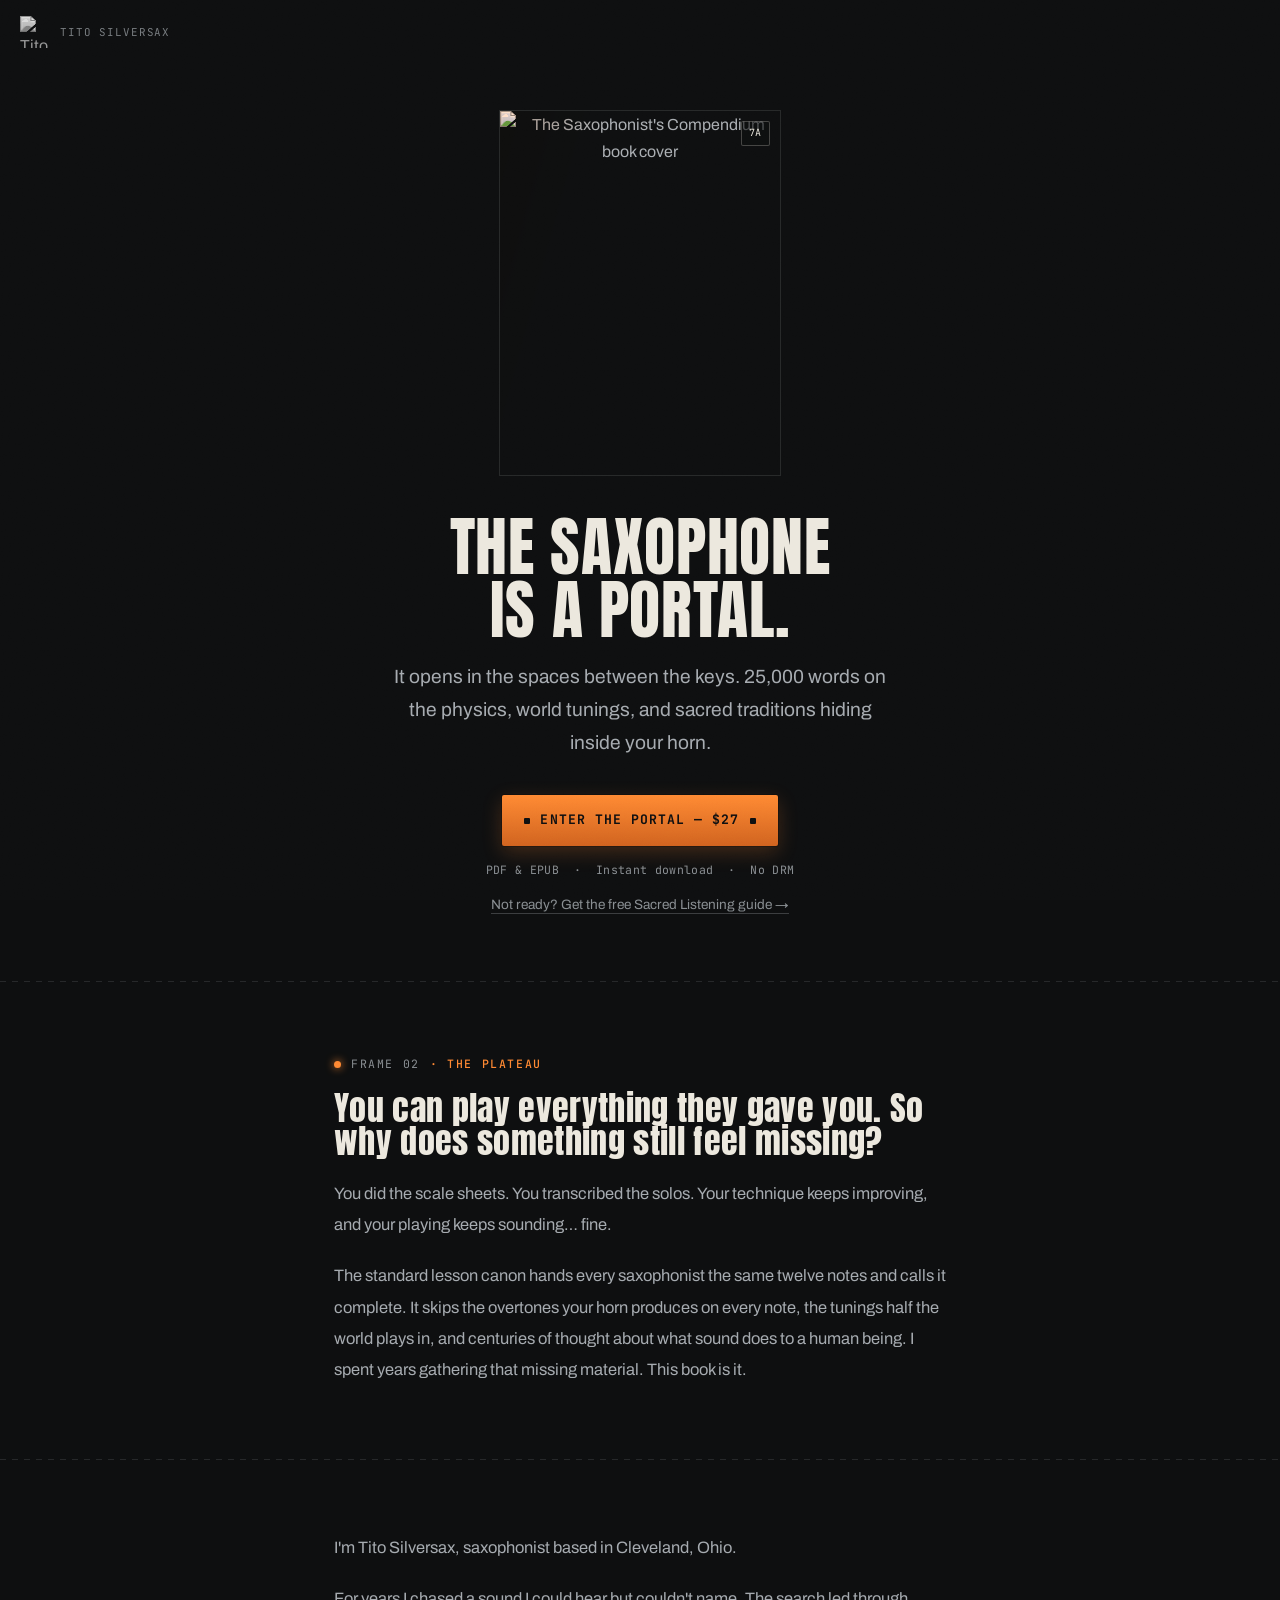
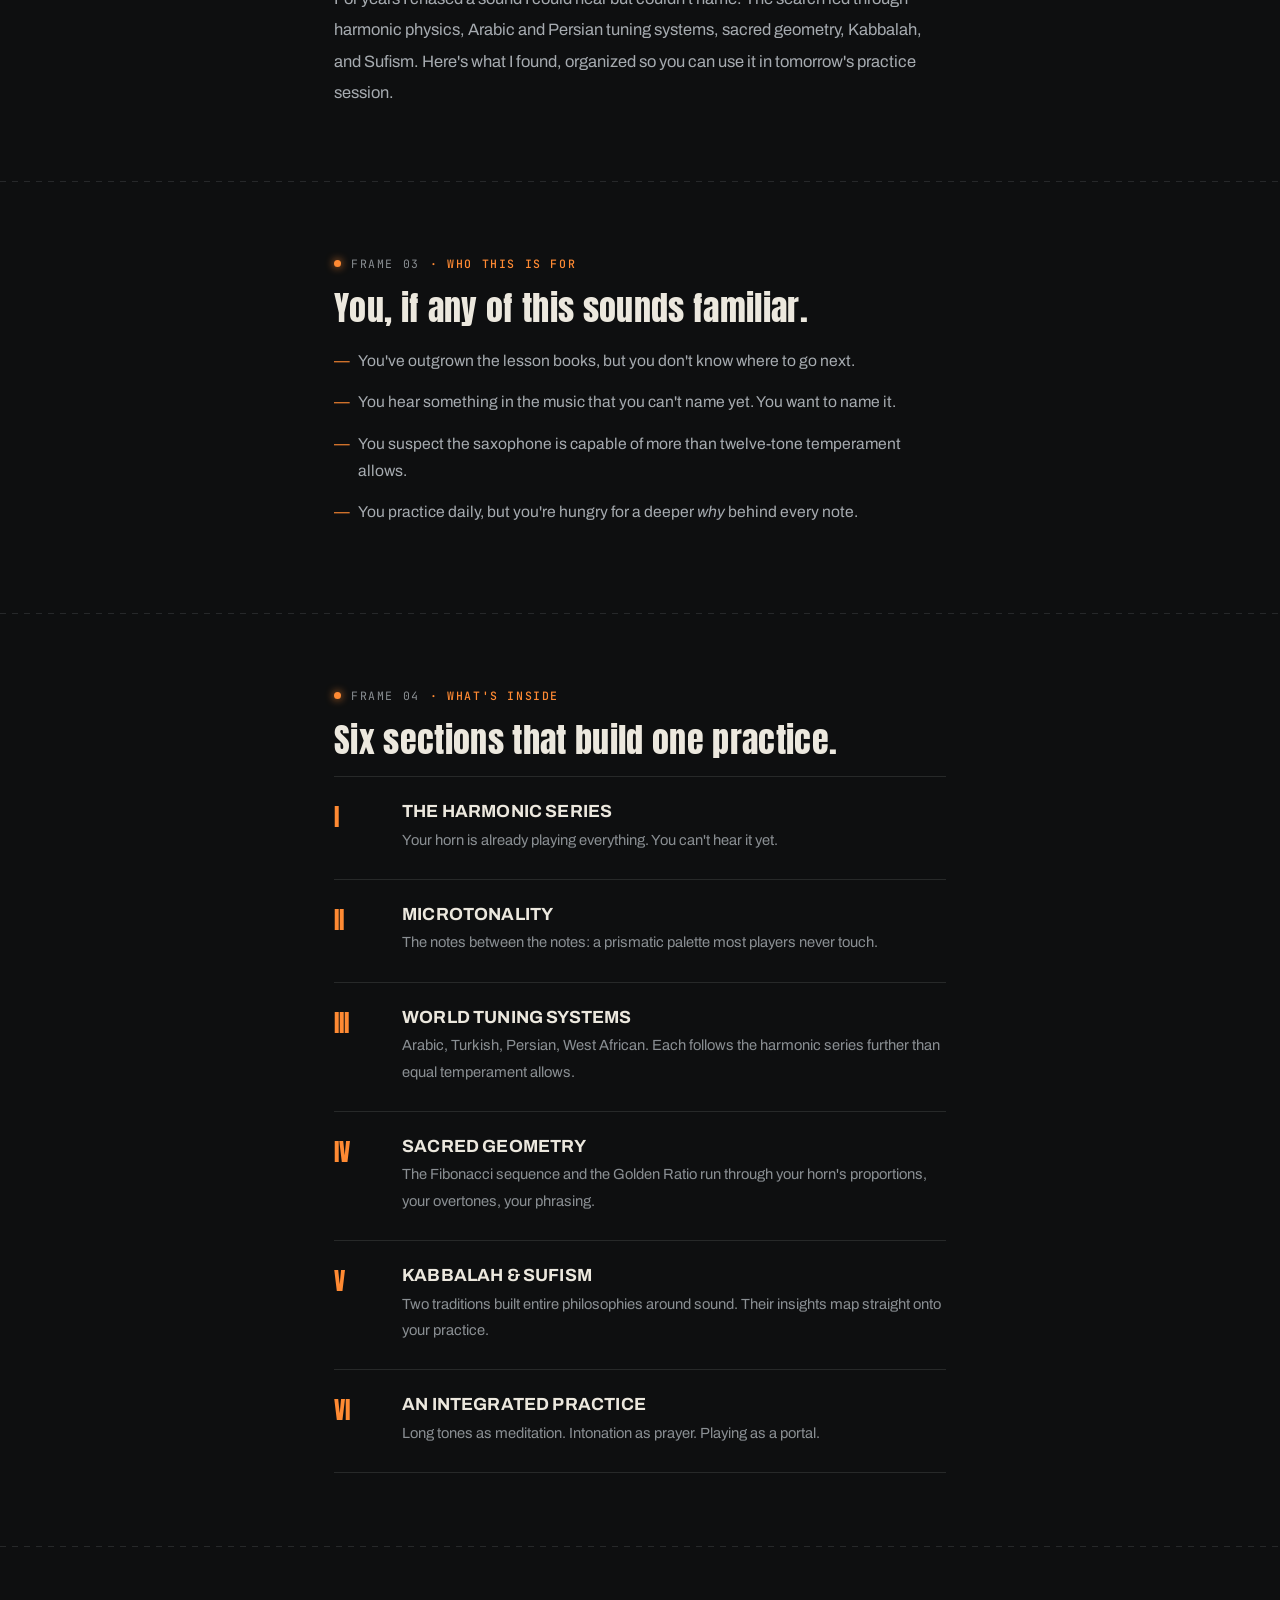
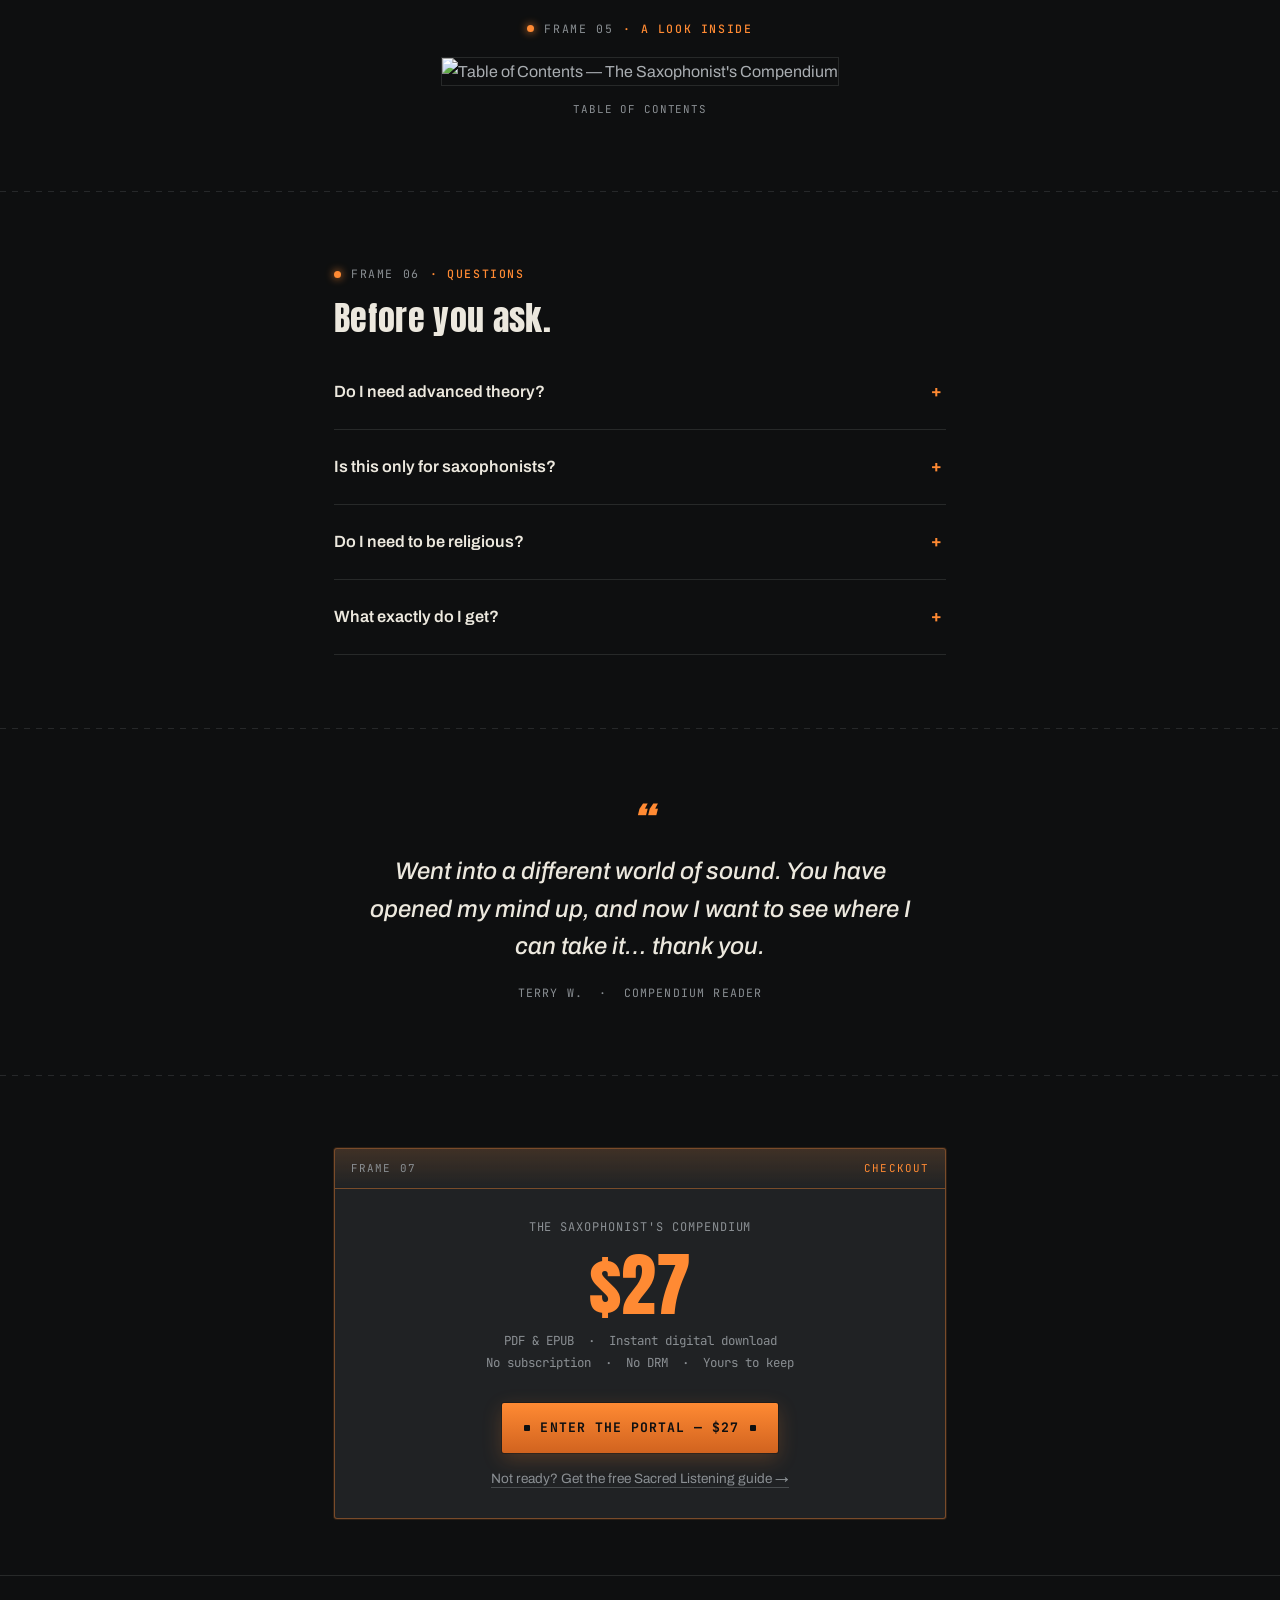
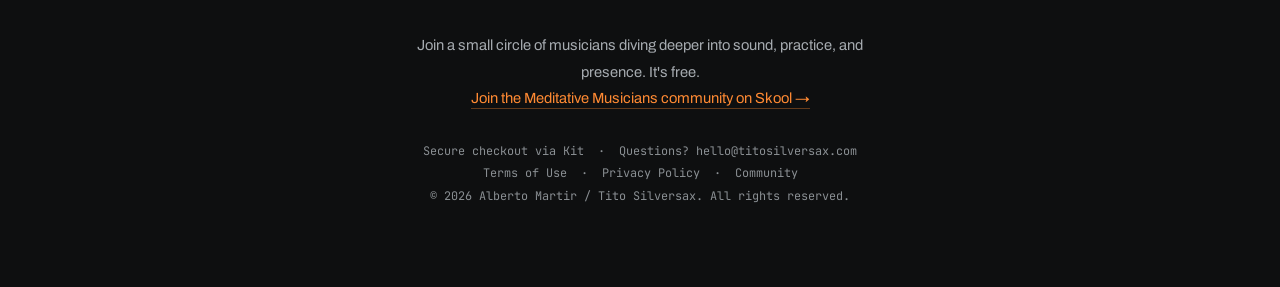
==== compendium/index.html @ bd10a264 "Redesign Offers, Compendium, Practice; merge Privacy+Terms into /legal Completes the Hand-Processed " ====
<!doctype html>
<html lang="en">
<head>
  <meta charset="UTF-8">
  <meta name="viewport" content="width=device-width, initial-scale=1.0">
  <title>The Saxophonist's Compendium — Tito Silversax</title>
  <meta name="description" content="A deep guide to harmonic physics, world tuning systems, sacred geometry, and spiritual practice for the serious saxophonist. By Tito Silversax (Alberto Martir). PDF & EPUB. $27.">
  <meta property="og:title" content="The Saxophonist's Compendium — Tito Silversax">
  <meta property="og:description" content="Everything I found after years of obsessive research into sound, tuning, and sacred practice. PDF & EPUB. $27.">
  <meta property="og:image" content="https://titosilversax.com/images/compendium-cover.jpg">
  <meta property="og:url" content="https://titosilversax.com/compendium">
  <meta name="twitter:card" content="summary_large_image">
  <link rel="icon" type="image/png" href="/images/favicon.png" />

  <link rel="preload" as="image" href="/images/compendium-cover.webp" type="image/webp">

  <!-- Fonts -->
  <link rel="preconnect" href="https://fonts.googleapis.com">
  <link rel="preconnect" href="https://fonts.gstatic.com" crossorigin>
  <link href="https://fonts.googleapis.com/css2?family=Anton&family=Archivo:ital,wght@0,400;0,500;0,600;0,700;0,800;1,500&family=JetBrains+Mono:wght@400;500;700&display=swap" rel="stylesheet">

  <link rel="stylesheet" href="/assets/css/theme.css">

  <!-- Kit Commerce -->
  <script src="https://titosilversax.kit.com/commerce.js" async defer></script>

  <!-- Vercel Analytics -->
  <script defer src="/_vercel/insights/script.js"></script>

  <!-- Google Analytics -->
  <script async src="https://www.googletagmanager.com/gtag/js?id=G-SF1Y8CMTMR"></script>
  <script>
    window.dataLayer = window.dataLayer || [];
    function gtag(){dataLayer.push(arguments);}
    gtag('js', new Date());
    gtag('config', 'G-SF1Y8CMTMR');
  </script>

  <!-- Meta Pixel -->
  <script>
  !function(f,b,e,v,n,t,s)
  {if(f.fbq)return;n=f.fbq=function(){n.callMethod?
  n.callMethod.apply(n,arguments):n.queue.push(arguments)};
  if(!f._fbq)f._fbq=n;n.push=n;n.loaded=!0;n.version='2.0';
  n.queue=[];t=b.createElement(e);t.async=!0;
  t.src=v;s=b.getElementsByTagName(e)[0];
  s.parentNode.insertBefore(t,s)}(window,document,'script',
  'https://connect.facebook.net/en_US/fbevents.js');
  fbq('init', '830210888742452');
  fbq('track', 'PageView');
  </script>
  <noscript>
    <img height="1" width="1" style="display:none"
    src="https://www.facebook.com/tr?id=830210888742452&ev=PageView&noscript=1"/>
  </noscript>

  <style>
    body { opacity: 0; animation: pageEnter 1s ease-out 0.2s forwards; }
    @keyframes pageEnter { to { opacity: 1; } }

    .reveal { opacity: 0; transform: translateY(20px); transition: opacity 0.8s ease-out, transform 0.8s ease-out; }
    .reveal.visible { opacity: 1; transform: translateY(0); }

    .site-back { position: fixed; top: 16px; left: 20px; z-index: 100; text-decoration: none; display: flex; align-items: center; gap: 8px; opacity: 0.85; transition: opacity 0.2s; }
    .site-back img { display: block; height: 32px; width: auto; filter: grayscale(1) contrast(1.1); }
    .site-back span { font-family: var(--ff-mono); font-size: 0.68rem; letter-spacing: 0.08em; color: var(--base-gray); text-transform: uppercase; }
    .site-back:hover { opacity: 1; }

    .page-container { max-width: 660px; }

    .hero { text-align: center; padding: 110px 0 40px; }
    .cover-wrap { display: inline-block; position: relative; margin-bottom: 40px; border: 1px solid var(--rule); }
    .cover-wrap::after {
      content: '';
      position: absolute; inset: 0;
      background: linear-gradient(105deg, rgba(255,138,51,0.28) 0%, transparent 30%);
      mix-blend-mode: multiply;
      pointer-events: none;
    }
    .cover-frame-tag {
      position: absolute; top: 10px; right: 10px; z-index: 2;
      font-family: var(--ff-mono); font-size: 0.62rem; color: var(--paper);
      background: rgba(14,15,16,0.6); border: 1px solid rgba(236,232,222,0.25);
      padding: 3px 7px; border-radius: 2px; letter-spacing: 0.06em;
    }
    .cover-img { display: block; width: 100%; max-width: 280px; height: auto; filter: grayscale(0.25) contrast(1.08); }

    .hero-headline { font-size: clamp(2.4rem, 8vw, 4rem); margin-bottom: 20px; }
    .hero-sub { font-family: var(--ff-body); font-size: clamp(1rem, 2.6vw, 1.2rem); color: var(--emulsion); max-width: 500px; margin: 0 auto 36px; line-height: 1.7; }

    .cta-wrap { text-align: center; margin: 8px 0; }
    .cta-note { font-family: var(--ff-mono); font-size: 0.72rem; color: var(--base-gray); margin-top: 14px; letter-spacing: 0.03em; }
    .cta-alt { margin-top: 14px; font-size: 0.85rem; }
    .cta-alt a { color: var(--base-gray); text-decoration: none; border-bottom: 1px solid var(--rule-strong); padding-bottom: 1px; }
    .cta-alt a:hover { color: var(--light-leak); border-color: var(--light-leak); }

    .section { padding: 56px 0; }
    .section-heading { font-size: clamp(1.5rem, 4vw, 2.1rem); text-transform: none; }
    .section-body { color: var(--emulsion); font-size: clamp(0.96rem, 2.3vw, 1.03rem); line-height: 1.9; }
    .section-body p + p { margin-top: 20px; }
    .section-body em { color: var(--sepia); font-style: italic; }

    .for-list { list-style: none; margin-top: 22px; }
    .for-list li { position: relative; padding-left: 24px; margin-bottom: 14px; font-size: 0.98rem; color: var(--emulsion); line-height: 1.75; }
    .for-list li::before { content: '—'; position: absolute; left: 0; color: var(--light-leak); }

    .inside-grid { margin-top: 8px; }
    .inside-item { padding: 26px 0; border-bottom: 1px solid var(--rule); display: grid; grid-template-columns: 48px 1fr; gap: 20px; align-items: start; }
    .inside-item:first-child { border-top: 1px solid var(--rule); }
    .inside-numeral { font-family: var(--ff-display); font-size: 1.5rem; color: var(--light-leak); line-height: 1.2; }
    .inside-title { font-family: var(--ff-body); font-weight: 700; font-size: 1.1rem; color: var(--paper); margin-bottom: 6px; }
    .inside-desc { font-size: 0.92rem; color: var(--base-gray); line-height: 1.8; }

    .toc-wrap { text-align: center; position: relative; }
    .toc-img-frame { position: relative; display: inline-block; border: 1px solid var(--rule); }
    .toc-img { display: block; width: 100%; max-width: 520px; height: auto; filter: grayscale(0.2) contrast(1.05); }
    .toc-caption { margin-top: 14px; font-family: var(--ff-mono); font-size: 0.68rem; color: var(--base-gray); letter-spacing: 0.08em; text-transform: uppercase; }

    .testimonial { text-align: center; max-width: 560px; margin: 0 auto; }
    .testimonial-quote { font-family: var(--ff-body); font-weight: 500; font-style: italic; font-size: clamp(1.15rem, 3.2vw, 1.5rem); line-height: 1.55; color: var(--paper); position: relative; }
    .testimonial-quote::before { content: '\201C'; display: block; font-family: var(--ff-display); font-size: 2.8rem; line-height: 1; color: var(--light-leak); margin-bottom: 8px; }
    .testimonial-attr { margin-top: 18px; font-family: var(--ff-mono); font-size: 0.72rem; letter-spacing: 0.1em; text-transform: uppercase; color: var(--base-gray); }

    .price-block { text-align: center; padding-bottom: 0; }
    .price-product-name { font-family: var(--ff-mono); font-size: 0.75rem; letter-spacing: 0.08em; text-transform: uppercase; color: var(--base-gray); margin-bottom: 6px; }
    .price-amount { font-family: var(--ff-display); font-size: clamp(3rem, 9vw, 4.4rem); color: var(--light-leak); line-height: 1; margin: 12px 0 10px; }
    .price-details { font-family: var(--ff-mono); font-size: 0.78rem; color: var(--base-gray); margin-bottom: 28px; line-height: 1.8; }

    .footer { padding: 56px 0 80px; text-align: center; }
    .footer-invite { margin: 0 auto 28px; max-width: 480px; font-size: 0.92rem; color: var(--emulsion); line-height: 1.8; }
    .footer-invite a { color: var(--light-leak); text-decoration: none; border-bottom: 1px solid rgba(255,138,51,0.35); padding-bottom: 2px; }
    .footer-text { font-family: var(--ff-mono); font-size: 0.74rem; color: var(--base-gray); line-height: 1.9; }
    .footer-text a { color: var(--base-gray); text-decoration: none; }
    .footer-text a:hover { color: var(--light-leak); }
  </style>
</head>
<body>
  <!-- Extends the Hand-Processed Film world established at / (seed key f69801ae). No local identity decisions here. -->

  <a class="site-back" href="/">
    <img src="/images/logo.webp" alt="Tito Silversax" width="32" height="32">
    <span>Tito Silversax</span>
  </a>

  <!-- ═══════════════════════════════════════════
       HERO
       ═══════════════════════════════════════════ -->
  <section class="hero">
    <div class="container page-container">
      <div class="cover-wrap">
        <span class="cover-frame-tag">7A</span>
        <picture>
          <source srcset="/images/compendium-cover.webp" type="image/webp">
          <img
            class="cover-img"
            src="/images/compendium-cover.jpg"
            alt="The Saxophonist's Compendium book cover"
            width="400"
            height="520"
            fetchpriority="high"
          >
        </picture>
      </div>

      <h1 class="hero-headline">The Saxophone<br>is a Portal.</h1>

      <p class="hero-sub">
        It opens in the spaces between the keys. 25,000 words on the physics,
        world tunings, and sacred traditions hiding inside your horn.
      </p>

      <div class="cta-wrap">
        <a class="btn-primary" href="https://titosilversax.kit.com/products/thesaxophonistscompendium" data-commerce>Enter the Portal — $27</a>
        <p class="cta-note">PDF &amp; EPUB &nbsp;·&nbsp; Instant download &nbsp;·&nbsp; No DRM</p>
        <p class="cta-alt">
          <a href="https://titosilversax.kit.com/sacredlistening" target="_blank" rel="noopener">Not ready? Get the free Sacred Listening guide →</a>
        </p>
      </div>
    </div>
  </section>

  <div class="divider"></div>

  <!-- ═══════════════════════════════════════════
       THE PLATEAU
       ═══════════════════════════════════════════ -->
  <section class="section reveal">
    <div class="container page-container">
      <span class="eyebrow"><span class="frame-no">FRAME 02</span> · The plateau</span>
      <h2 class="section-heading">You can play everything they gave you. So why does something still feel missing?</h2>
      <div class="section-body">
        <p>
          You did the scale sheets. You transcribed the solos. Your technique
          keeps improving, and your playing keeps sounding&hellip; fine.
        </p>
        <p>
          The standard lesson canon hands every saxophonist the same twelve
          notes and calls it complete. It skips the overtones your horn
          produces on every note, the tunings half the world plays in, and
          centuries of thought about what sound does to a human being.
          I spent years gathering that missing material. This book is it.
        </p>
      </div>
    </div>
  </section>

  <div class="divider"></div>

  <!-- ═══════════════════════════════════════════
       INTRO
       ═══════════════════════════════════════════ -->
  <section class="section reveal">
    <div class="container page-container">
      <div class="section-body">
        <p>I'm Tito Silversax, saxophonist based in Cleveland, Ohio.</p>
        <p>
          For years I chased a sound I could hear but couldn't name. The
          search led through harmonic physics, Arabic and Persian tuning
          systems, sacred geometry, Kabbalah, and Sufism. Here's what I found,
          organized so you can use it in tomorrow's practice session.
        </p>
      </div>
    </div>
  </section>

  <div class="divider"></div>

  <!-- ═══════════════════════════════════════════
       WHO IS THIS FOR
       ═══════════════════════════════════════════ -->
  <section class="section reveal">
    <div class="container page-container">
      <span class="eyebrow"><span class="frame-no">FRAME 03</span> · Who this is for</span>
      <h2 class="section-heading">You, if any of this sounds familiar.</h2>
      <ul class="for-list">
        <li>You've outgrown the lesson books, but you don't know where to go next.</li>
        <li>You hear something in the music that you can't name yet. You want to name it.</li>
        <li>You suspect the saxophone is capable of more than twelve-tone temperament allows.</li>
        <li>You practice daily, but you're hungry for a deeper <em>why</em> behind every note.</li>
      </ul>
    </div>
  </section>

  <div class="divider"></div>

  <!-- ═══════════════════════════════════════════
       WHAT'S INSIDE
       ═══════════════════════════════════════════ -->
  <section class="section reveal">
    <div class="container page-container">
      <span class="eyebrow"><span class="frame-no">FRAME 04</span> · What's inside</span>
      <h2 class="section-heading">Six sections that build one practice.</h2>

      <div class="inside-grid">
        <div class="inside-item">
          <span class="inside-numeral">I</span>
          <div>
            <h3 class="inside-title">The Harmonic Series</h3>
            <p class="inside-desc">Your horn is already playing everything. You can't hear it yet.</p>
          </div>
        </div>
        <div class="inside-item">
          <span class="inside-numeral">II</span>
          <div>
            <h3 class="inside-title">Microtonality</h3>
            <p class="inside-desc">The notes between the notes: a prismatic palette most players never touch.</p>
          </div>
        </div>
        <div class="inside-item">
          <span class="inside-numeral">III</span>
          <div>
            <h3 class="inside-title">World Tuning Systems</h3>
            <p class="inside-desc">Arabic, Turkish, Persian, West African. Each follows the harmonic series further than equal temperament allows.</p>
          </div>
        </div>
        <div class="inside-item">
          <span class="inside-numeral">IV</span>
          <div>
            <h3 class="inside-title">Sacred Geometry</h3>
            <p class="inside-desc">The Fibonacci sequence and the Golden Ratio run through your horn's proportions, your overtones, your phrasing.</p>
          </div>
        </div>
        <div class="inside-item">
          <span class="inside-numeral">V</span>
          <div>
            <h3 class="inside-title">Kabbalah &amp; Sufism</h3>
            <p class="inside-desc">Two traditions built entire philosophies around sound. Their insights map straight onto your practice.</p>
          </div>
        </div>
        <div class="inside-item">
          <span class="inside-numeral">VI</span>
          <div>
            <h3 class="inside-title">An Integrated Practice</h3>
            <p class="inside-desc">Long tones as meditation. Intonation as prayer. Playing as a portal.</p>
          </div>
        </div>
      </div>
    </div>
  </section>

  <div class="divider"></div>

  <!-- ═══════════════════════════════════════════
       TABLE OF CONTENTS
       ═══════════════════════════════════════════ -->
  <section class="section reveal">
    <div class="container page-container">
      <span class="eyebrow" style="justify-content:center;"><span class="frame-no">FRAME 05</span> · A look inside</span>
      <div class="toc-wrap">
        <div class="toc-img-frame">
          <picture>
            <source srcset="/images/TOC.webp" type="image/webp">
            <img class="toc-img" src="/images/TOC.jpg" alt="Table of Contents — The Saxophonist's Compendium" width="560" loading="lazy">
          </picture>
        </div>
        <p class="toc-caption">Table of Contents</p>
      </div>
    </div>
  </section>

  <div class="divider"></div>

  <!-- ═══════════════════════════════════════════
       FAQ
       ═══════════════════════════════════════════ -->
  <section class="section reveal">
    <div class="container page-container">
      <span class="eyebrow"><span class="frame-no">FRAME 06</span> · Questions</span>
      <h2 class="section-heading">Before you ask.</h2>

      <details class="faq-item">
        <summary>Do I need advanced theory? <span class="faq-icon">+</span></summary>
        <p class="faq-answer">
          No. If you can play your scales, you can use this book. The physics
          and the math start from zero, and every concept is explained so you
          can hear it on your instrument instead of taking my word for it.
        </p>
      </details>

      <details class="faq-item">
        <summary>Is this only for saxophonists? <span class="faq-icon">+</span></summary>
        <p class="faq-answer">
          No. The book is written through the saxophone lens, but most of it
          applies to any instrumentalist: the harmonic series, world tuning
          systems, sacred geometry, and above all music performance as
          spiritual practice. If you play with intonation and intention,
          it's for you.
        </p>
      </details>

      <details class="faq-item">
        <summary>Do I need to be religious? <span class="faq-icon">+</span></summary>
        <p class="faq-answer">
          No. The book goes deep into Kabbalah, Sufism, and sound as sacred
          practice, and it doesn't water that down. It also never asks you to
          adopt a belief. Come to it as a musicologist or as a mystic; the
          practice works either way.
        </p>
      </details>

      <details class="faq-item">
        <summary>What exactly do I get? <span class="faq-icon">+</span></summary>
        <p class="faq-answer">
          A 25,000-word digital book in PDF and EPUB, delivered instantly
          through Kit. No DRM, no subscription, yours to keep on any device.
        </p>
      </details>
    </div>
  </section>

  <div class="divider"></div>

  <!-- ═══════════════════════════════════════════
       TESTIMONIAL
       ═══════════════════════════════════════════ -->
  <section class="section reveal">
    <div class="container page-container">
      <figure class="testimonial">
        <blockquote class="testimonial-quote">
          Went into a different world of sound. You have opened my mind up,
          and now I want to see where I can take it&hellip; thank you.
        </blockquote>
        <figcaption class="testimonial-attr">Terry W. &nbsp;·&nbsp; Compendium reader</figcaption>
      </figure>
    </div>
  </section>

  <div class="divider"></div>

  <!-- ═══════════════════════════════════════════
       PRICE + CTA
       ═══════════════════════════════════════════ -->
  <section class="section reveal">
    <div class="container page-container">
      <div class="frame-card frame-card--lit price-block">
        <div class="frame-card__bar"><span>Frame 07</span><span class="tag">Checkout</span></div>
        <div class="frame-card__body">
          <p class="price-product-name">The Saxophonist's Compendium</p>
          <div class="price-amount">$27</div>
          <p class="price-details">
            PDF &amp; EPUB &nbsp;·&nbsp; Instant digital download<br>
            No subscription &nbsp;·&nbsp; No DRM &nbsp;·&nbsp; Yours to keep
          </p>
          <div class="cta-wrap">
            <a class="btn-primary" href="https://titosilversax.kit.com/products/thesaxophonistscompendium" data-commerce>Enter the Portal — $27</a>
          </div>
          <p class="cta-alt" style="text-align:center;">
            <a href="https://titosilversax.kit.com/sacredlistening" target="_blank" rel="noopener">Not ready? Get the free Sacred Listening guide →</a>
          </p>
        </div>
      </div>
    </div>
  </section>

  <!-- ═══════════════════════════════════════════
       FOOTER
       ═══════════════════════════════════════════ -->
  <footer class="footer reveal">
    <div class="container page-container">
      <p class="footer-invite">
        Join a small circle of musicians diving deeper into sound, practice, and presence. It's free.<br>
        <a href="https://www.skool.com/meditative-musicians-6593/about" target="_blank" rel="noopener">Join the Meditative Musicians community on Skool →</a>
      </p>
      <p class="footer-text">
        Secure checkout via Kit &nbsp;·&nbsp;
        Questions? <a href="mailto:hello@titosilversax.com">hello@titosilversax.com</a><br>
        <a href="/legal#terms">Terms of Use</a> &nbsp;·&nbsp; <a href="/legal#privacy">Privacy Policy</a> &nbsp;·&nbsp;
        <a href="https://www.skool.com/meditative-musicians-6593/about" target="_blank" rel="noopener">Community</a><br>
        &copy; 2026 Alberto Martir / Tito Silversax. All rights reserved.
      </p>
    </div>
  </footer>

  <!-- Scroll reveal -->
  <script>
    (function() {
      var observer = new IntersectionObserver(function(entries) {
        entries.forEach(function(entry) {
          if (entry.isIntersecting) {
            entry.target.classList.add('visible');
            observer.unobserve(entry.target);
          }
        });
      }, { threshold: 0.12, rootMargin: '0px 0px -40px 0px' });

      document.querySelectorAll('.reveal').forEach(function(el) {
        observer.observe(el);
      });
    })();
  </script>

</body>
</html>
---- assets/css/theme.css ----
/* ═══════════════════════════════════════════════════════════════
   TITO SILVERSAX — DESIGN SYSTEM
   World: Hand-Processed Film — a strip of 16mm carrying scratches,
   uneven chemistry, and light leaks; the emulsion itself joins the
   recording. Tito is a recording artist first — every soundscape,
   every guide, is a session that survived being made. This system
   treats the SITE as the archive that recovered them: numbered
   reels, frame-banded content, sprocket chrome, one hard accent
   (light-leak orange) marking whatever is alive right now.
   ═══════════════════════════════════════════════════════════════ */

*, *::before, *::after { box-sizing: border-box; margin: 0; padding: 0; }

:root {
  /* ── Color & material ── */
  --leader:        #0e0f10;  /* ground */
  --leader-2:      #17181a;  /* raised surface */
  --leader-3:      #202224;  /* card surface */
  --base-gray:     #8a8f93;  /* AA-safe muted label color (5.9:1 on --leader) */
  --emulsion:      #a6abb0;  /* body text on dark */
  --paper:         #ece8de;  /* headings, near-white warm */
  --sepia:         #c8b089;  /* chemical stain accent */
  --light-leak:    #ff8a33;  /* THE accent — CTAs, active state, signal */
  --light-leak-2:  #d1631f;  /* gradient dark end, kept ≥4.5:1 under --leader text */
  --rule:          rgba(166, 171, 176, 0.16);
  --rule-strong:   rgba(166, 171, 176, 0.3);
  --grain-opacity: 0.05;

  --ff-display: 'Anton', 'Oswald', sans-serif;
  --ff-body:    'Archivo', system-ui, -apple-system, sans-serif;
  --ff-mono:    'JetBrains Mono', ui-monospace, monospace;
}

html { scroll-behavior: smooth; scroll-padding-top: 88px; background: var(--leader); }

body {
  background: var(--leader);
  color: var(--emulsion);
  font-family: var(--ff-body);
  font-size: 16px;
  line-height: 1.7;
  -webkit-font-smoothing: antialiased;
  position: relative;
}

/* Film grain — cheap, crisp, applied once to the whole document */
body::before {
  content: '';
  position: fixed;
  inset: 0;
  z-index: 9999;
  pointer-events: none;
  opacity: var(--grain-opacity);
  mix-blend-mode: overlay;
  background-image: url("data:image/svg+xml,%3Csvg xmlns='http://www.w3.org/2000/svg' width='140' height='140'%3E%3Cfilter id='n'%3E%3CfeTurbulence type='fractalNoise' baseFrequency='0.85' numOctaves='2' stitchTiles='stitch'/%3E%3CfeColorMatrix type='saturate' values='0'/%3E%3C/filter%3E%3Crect width='100%25' height='100%25' filter='url(%23n)'/%3E%3C/svg%3E");
}

a { color: inherit; }
img { max-width: 100%; display: block; }

.container      { width: 100%; max-width: 720px; margin: 0 auto; padding: 0 24px; }
.container--wide{ max-width: 1040px; }

::selection { background: var(--light-leak); color: var(--leader); }

/* ── Type scale ── */
h1, h2, h3, h4 { font-family: var(--ff-display); font-weight: 400; color: var(--paper); text-transform: uppercase; letter-spacing: 0.01em; line-height: 0.98; }

.eyebrow {
  display: flex;
  align-items: center;
  gap: 10px;
  font-family: var(--ff-mono);
  font-size: 0.72rem;
  font-weight: 500;
  letter-spacing: 0.14em;
  text-transform: uppercase;
  color: var(--light-leak);
  margin-bottom: 18px;
}

.eyebrow::before {
  content: '';
  width: 7px;
  height: 7px;
  border-radius: 50%;
  background: var(--light-leak);
  box-shadow: 0 0 8px var(--light-leak);
  flex-shrink: 0;
}

.eyebrow .frame-no {
  color: var(--base-gray);
  font-weight: 400;
}

.section-heading {
  font-family: var(--ff-display);
  font-size: clamp(2rem, 6vw, 3.2rem);
  line-height: 0.98;
  color: var(--paper);
  margin-bottom: 20px;
  text-transform: uppercase;
}

.section-lede {
  font-family: var(--ff-body);
  font-size: 1.02rem;
  color: var(--emulsion);
  line-height: 1.8;
  max-width: 560px;
}

.divider {
  position: relative;
  height: 34px;
  margin: 0;
}
.divider::before {
  content: '';
  position: absolute;
  left: 0; right: 0; top: 50%;
  height: 1px;
  background: repeating-linear-gradient(90deg, var(--rule) 0 6px, transparent 6px 12px);
}

/* ── Sprocket chrome (nav / footer / hero edge) ── */
.sprockets {
  display: flex;
  flex-direction: column;
  justify-content: space-evenly;
  gap: 6px;
  padding: 6px 0;
}
.sprockets span {
  width: 9px;
  height: 9px;
  border-radius: 2px;
  background: var(--leader);
  border: 1px solid rgba(236, 232, 222, 0.14);
  flex-shrink: 0;
}

/* ── NAV ── */
.nav {
  position: fixed;
  top: 0; left: 0; right: 0;
  z-index: 100;
  display: flex;
  align-items: center;
  justify-content: space-between;
  padding: 14px 24px;
  background: linear-gradient(to bottom, rgba(14,15,16,0.97) 0%, rgba(14,15,16,0.86) 80%, transparent 100%);
  border-bottom: 1px solid transparent;
  transition: border-color 0.25s, background 0.25s;
}
.nav.scrolled {
  background: rgba(14, 15, 16, 0.96);
  border-bottom-color: var(--rule);
  backdrop-filter: blur(10px);
}
.nav-logo { display: flex; align-items: center; gap: 10px; text-decoration: none; }
.nav-logo img { height: 40px; width: auto; display: block; filter: grayscale(1) contrast(1.1); }
.nav-logo-mark {
  font-family: var(--ff-mono);
  font-size: 0.68rem;
  letter-spacing: 0.1em;
  color: var(--base-gray);
  text-transform: uppercase;
  line-height: 1.3;
}
.nav-logo-mark strong { display: block; color: var(--paper); font-size: 0.82rem; letter-spacing: 0.04em; }

.nav-links { display: flex; align-items: center; gap: 28px; list-style: none; }
.nav-links a {
  font-family: var(--ff-mono);
  font-size: 0.74rem;
  font-weight: 500;
  letter-spacing: 0.08em;
  text-transform: uppercase;
  color: var(--emulsion);
  text-decoration: none;
  transition: color 0.2s;
  position: relative;
}
.nav-links a::before { content: '// '; color: var(--light-leak); opacity: 0; transition: opacity 0.2s; }
.nav-links a:hover { color: var(--paper); }
.nav-links a:hover::before { opacity: 1; }

/* ── BUTTONS (stamped film-leader tabs) ── */
.btn-primary, a.convertkit-button, .convertkit-button {
  display: inline-flex !important;
  align-items: center;
  gap: 10px;
  background: linear-gradient(180deg, var(--light-leak) 0%, var(--light-leak-2) 100%) !important;
  color: var(--leader) !important;
  font-family: var(--ff-mono) !important;
  font-size: 0.82rem !important;
  font-weight: 700 !important;
  letter-spacing: 0.08em !important;
  text-transform: uppercase;
  text-decoration: none !important;
  padding: 14px 22px !important;
  border: none !important;
  border-radius: 2px !important;
  cursor: pointer;
  position: relative;
  box-shadow: 0 0 0 1px rgba(0,0,0,0.25), 0 6px 20px rgba(255,138,51,0.22) !important;
  transition: box-shadow 0.25s, transform 0.15s, filter 0.25s;
  width: auto !important;
  text-align: center;
}
.btn-primary::before, .btn-primary::after,
a.convertkit-button::before, a.convertkit-button::after {
  content: '';
  width: 6px; height: 6px;
  background: var(--leader);
  border-radius: 1px;
  flex-shrink: 0;
}
.btn-primary:hover, a.convertkit-button:hover, .convertkit-button:hover {
  filter: brightness(1.1);
  box-shadow: 0 0 0 1px rgba(0,0,0,0.25), 0 10px 28px rgba(255,138,51,0.34) !important;
  transform: translateY(-1px);
}

.btn-secondary {
  display: inline-flex;
  align-items: center;
  gap: 10px;
  background: transparent;
  color: var(--emulsion);
  font-family: var(--ff-mono);
  font-size: 0.82rem;
  font-weight: 500;
  letter-spacing: 0.08em;
  text-transform: uppercase;
  text-decoration: none;
  padding: 13px 22px;
  border: 1px solid var(--rule-strong);
  border-radius: 2px;
  cursor: pointer;
  transition: color 0.2s, border-color 0.2s, background 0.2s;
}
.btn-secondary:hover { color: var(--paper); border-color: var(--emulsion); background: rgba(236,232,222,0.03); }

/* ── Frame card (offers, testimonials, generic content unit) ── */
.frame-card {
  background: var(--leader-3);
  border: 1px solid var(--rule);
  border-radius: 3px;
  position: relative;
  overflow: hidden;
}
.frame-card__bar {
  display: flex;
  align-items: center;
  justify-content: space-between;
  padding: 10px 16px;
  border-bottom: 1px solid var(--rule);
  font-family: var(--ff-mono);
  font-size: 0.68rem;
  letter-spacing: 0.1em;
  text-transform: uppercase;
  color: var(--base-gray);
  background: var(--leader-2);
}
.frame-card__bar .tag { color: var(--light-leak); }
.frame-card__body { padding: 28px 24px; }
.frame-card--lit { border-color: rgba(255,138,51,0.4); box-shadow: 0 0 0 1px rgba(255,138,51,0.12); }
.frame-card--lit .frame-card__bar { background: linear-gradient(180deg, rgba(255,138,51,0.14), transparent); border-bottom-color: rgba(255,138,51,0.3); }

.badge {
  display: inline-block;
  font-family: var(--ff-mono);
  font-size: 0.62rem;
  font-weight: 600;
  letter-spacing: 0.12em;
  text-transform: uppercase;
  padding: 4px 9px;
  border-radius: 2px;
  border: 1px solid currentColor;
}
.badge--free { color: #7fd9a8; }
.badge--rec  { color: var(--light-leak); }
.badge--new  { color: #9ab6d9; }

/* ── FAQ ── */
details.faq-item {
  border-bottom: 1px solid var(--rule);
}
details.faq-item:first-child { border-top: 1px solid var(--rule); }
details.faq-item summary {
  list-style: none;
  cursor: pointer;
  padding: 22px 0;
  display: flex;
  justify-content: space-between;
  align-items: center;
  gap: 16px;
  font-family: var(--ff-body);
  font-size: 1.02rem;
  font-weight: 600;
  color: var(--paper);
  transition: color 0.2s;
}
details.faq-item summary::-webkit-details-marker,
details.faq-item summary::marker { display: none; }
details.faq-item summary:hover { color: var(--light-leak); }
.faq-icon {
  flex-shrink: 0;
  font-family: var(--ff-mono);
  font-size: 1.1rem;
  color: var(--light-leak);
  width: 20px;
  text-align: center;
  transition: transform 0.25s;
}
details[open].faq-item .faq-icon { transform: rotate(45deg); }
.faq-answer { padding: 0 0 24px; font-size: 0.95rem; color: var(--emulsion); line-height: 1.85; max-width: 620px; }

/* ── FOOTER ── */
.footer { padding: 56px 0 40px; border-top: 1px solid var(--rule); position: relative; }
.footer-grid { display: grid; grid-template-columns: 1fr; gap: 32px; }
.footer-logo { font-family: var(--ff-display); font-size: 1.1rem; text-transform: uppercase; color: var(--paper); display: block; margin-bottom: 8px; }
.footer-tagline { font-size: 0.85rem; color: var(--base-gray); line-height: 1.7; max-width: 260px; }
.footer-social, .footer-nav { display: flex; gap: 20px; flex-wrap: wrap; }
.footer-social a, .footer-nav a {
  font-family: var(--ff-mono);
  font-size: 0.72rem;
  letter-spacing: 0.06em;
  text-transform: uppercase;
  color: var(--emulsion);
  text-decoration: none;
  transition: color 0.2s;
}
.footer-social a:hover, .footer-nav a:hover { color: var(--light-leak); }
.footer-legal { font-size: 0.74rem; color: var(--base-gray); line-height: 1.8; font-family: var(--ff-mono); }
.footer-legal a { color: var(--base-gray); text-decoration: none; }
.footer-legal a:hover { color: var(--light-leak); }

/* ── Utility ── */
.text-center { text-align: center; }
.mono { font-family: var(--ff-mono); }

@media (min-width: 640px) {
  .grid-2 { grid-template-columns: 1fr 1fr; }
}
@media (min-width: 768px) {
  .footer-grid { grid-template-columns: 1fr 1fr 1fr; }
}
@media (max-width: 639px) {
  .nav { padding: 12px 16px; }
  .nav-links { gap: 16px; }
  .nav-hide-mobile { display: none; }
  .container, .container--wide { padding: 0 20px; }
}
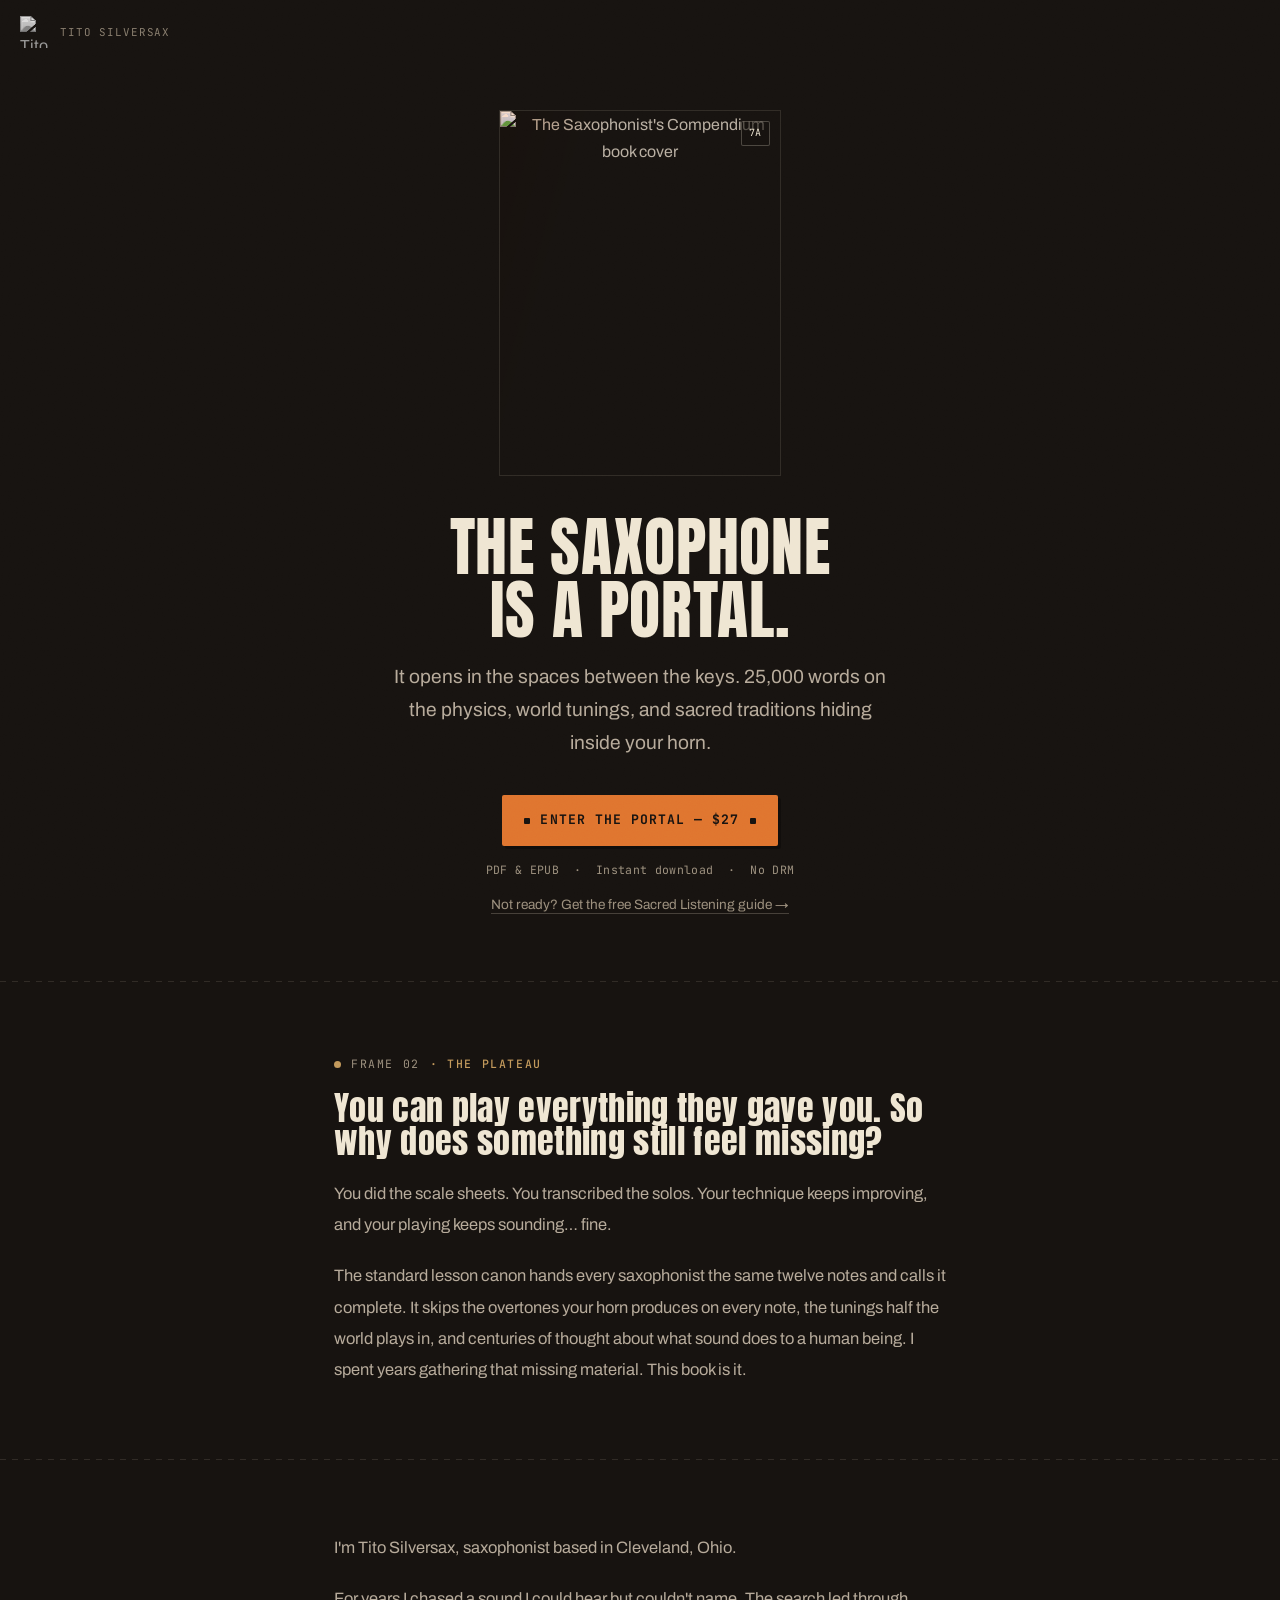
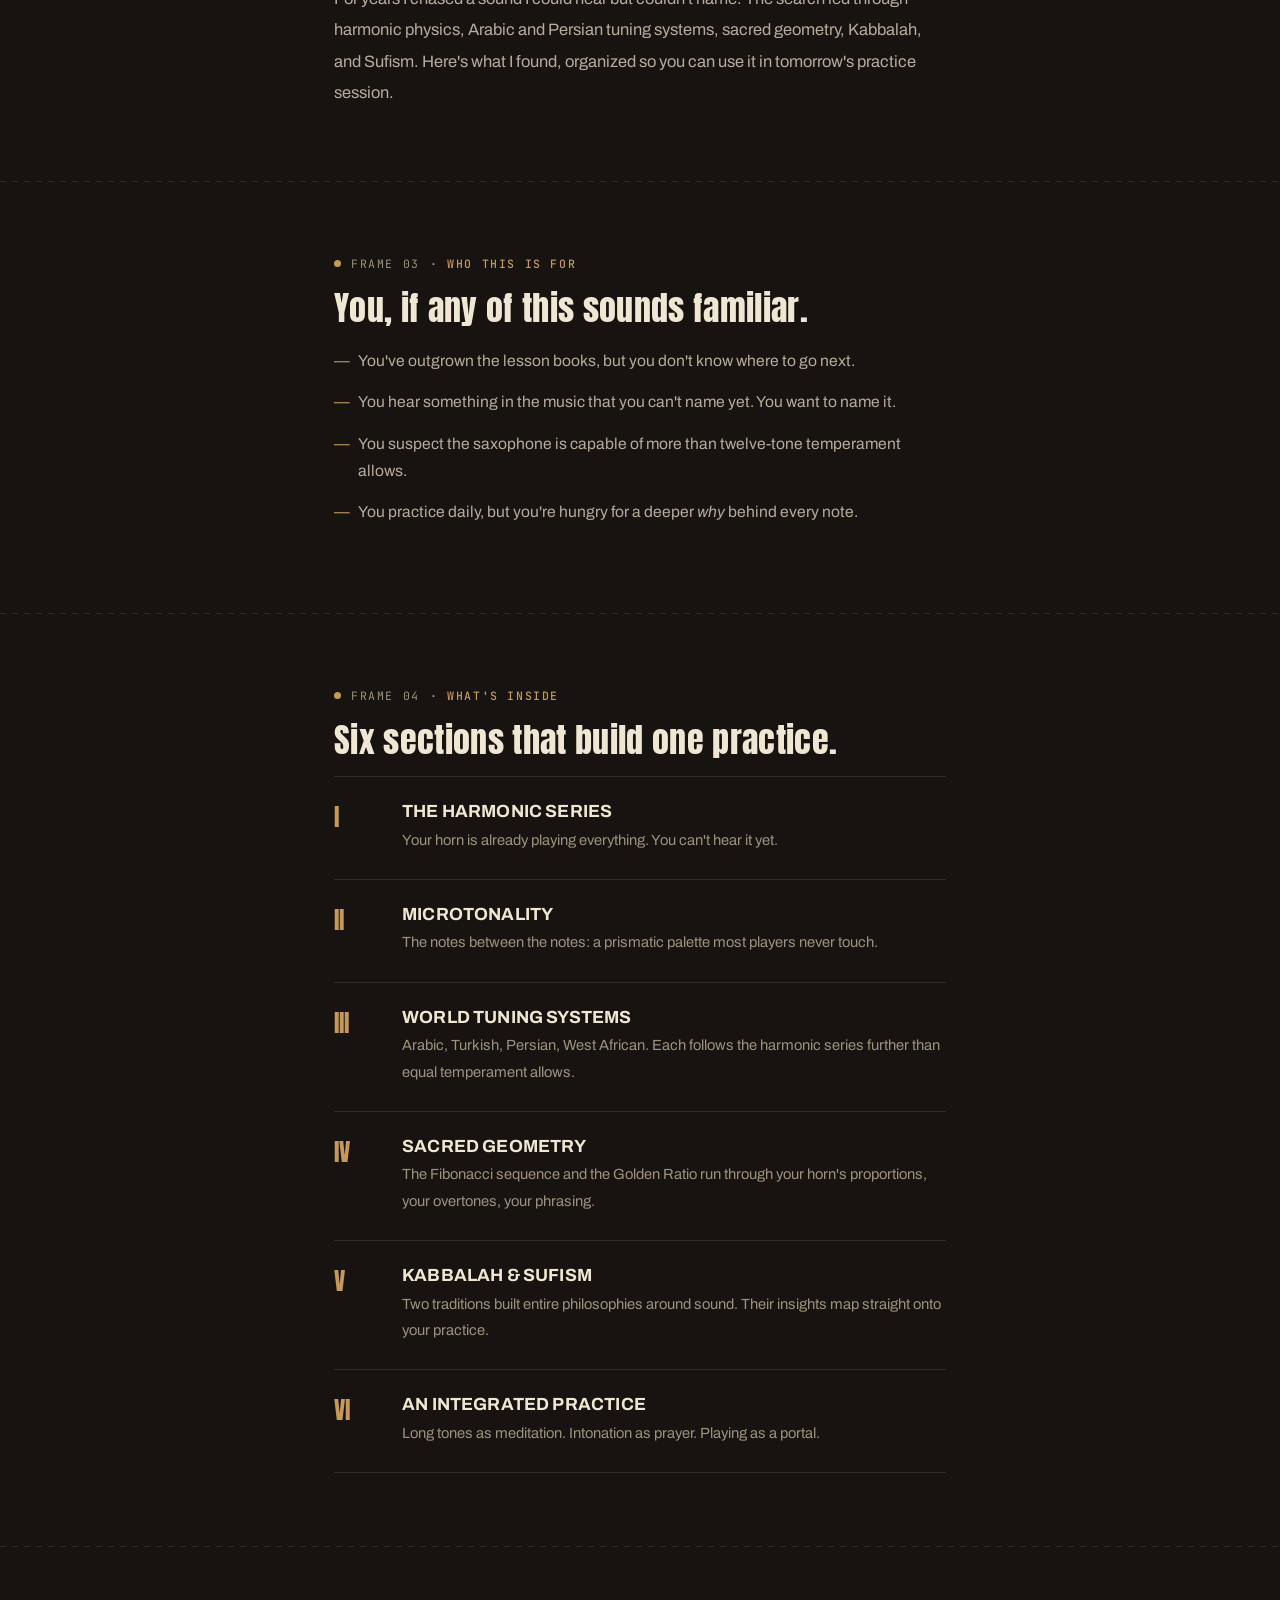
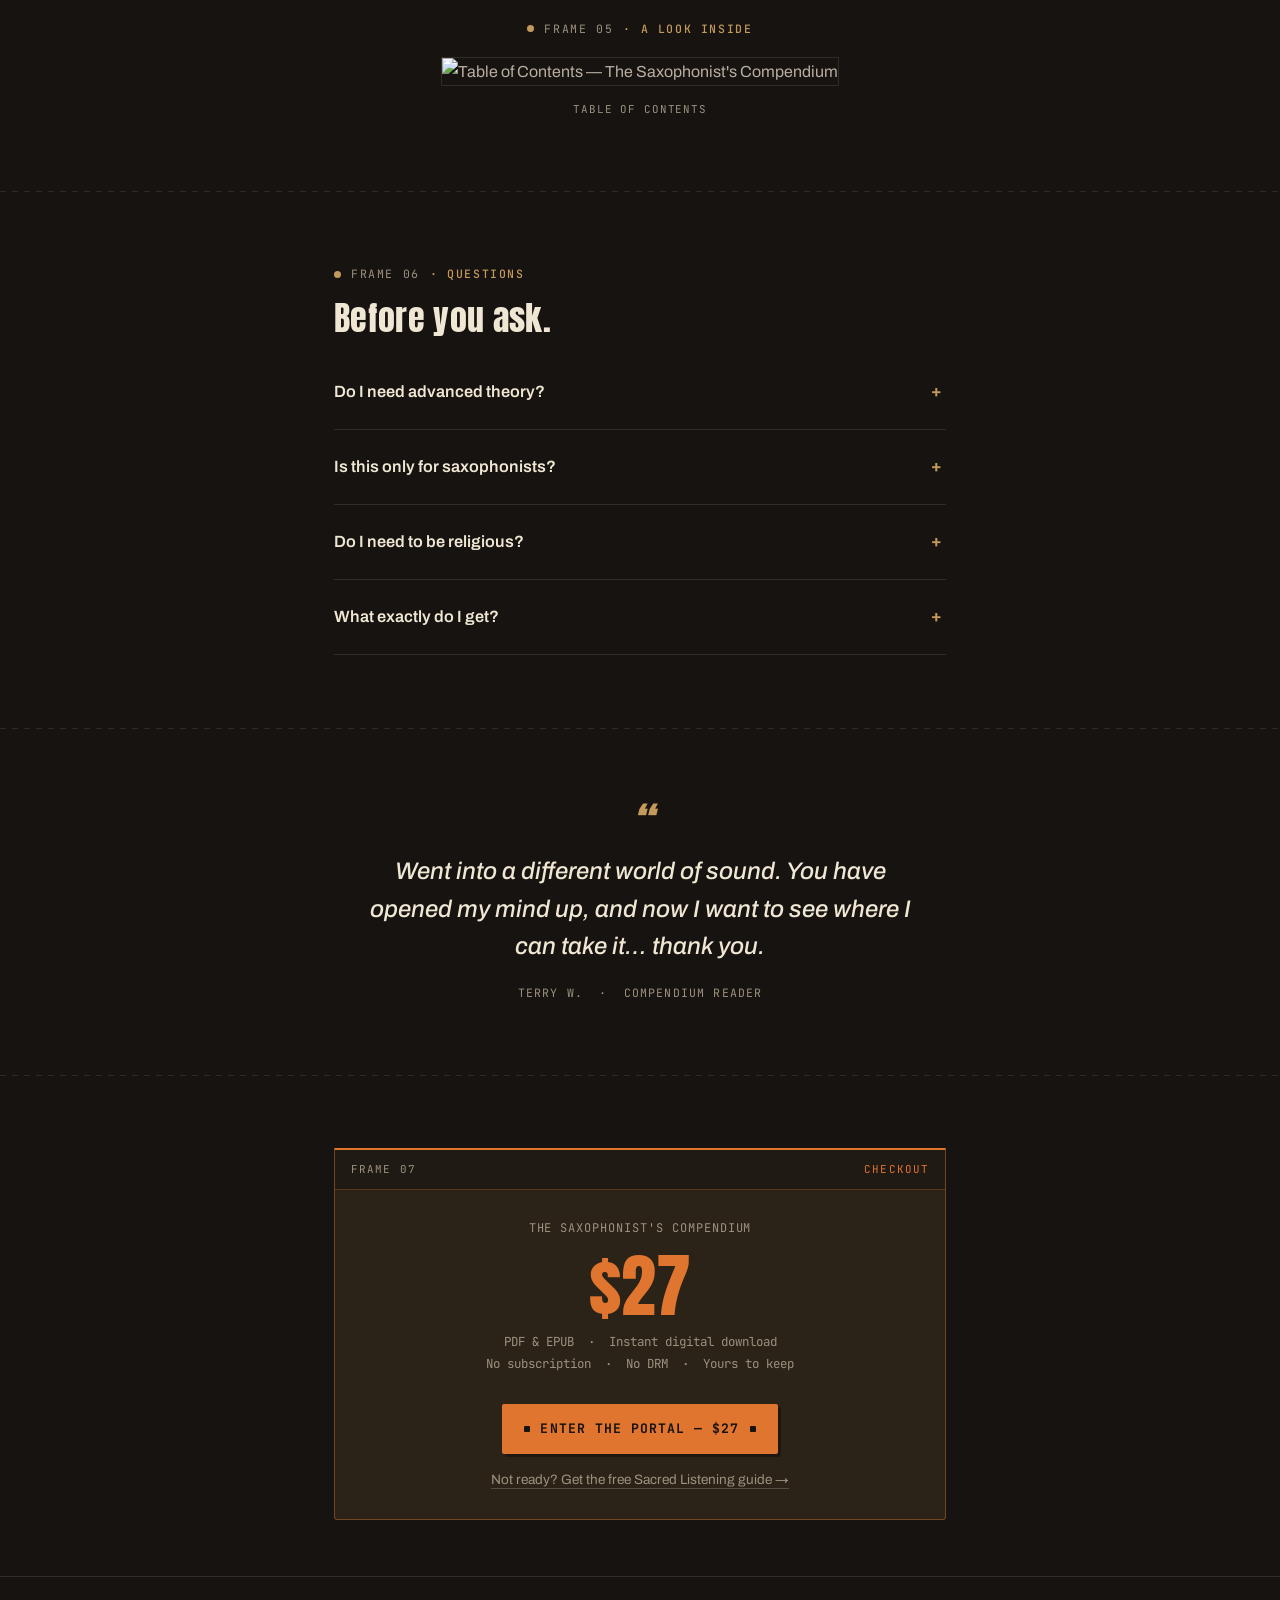
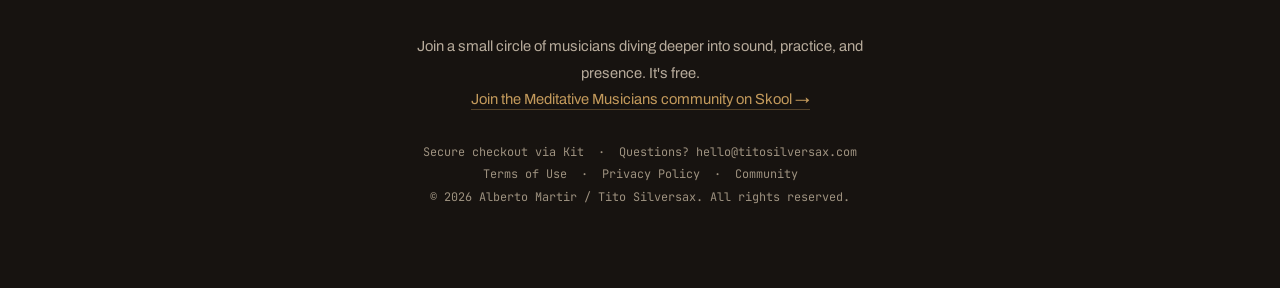
==== commit ac3e1b38: "Rework palette off the AI-dark-mode default; rename peer-support offering Palette: the first pass sh" ====
--- a/compendium/index.html
+++ b/compendium/index.html
@@ -73,14 +73,14 @@
     .cover-wrap::after {
       content: '';
       position: absolute; inset: 0;
-      background: linear-gradient(105deg, rgba(255,138,51,0.28) 0%, transparent 30%);
+      background: linear-gradient(105deg, rgba(var(--light-leak-rgb),0.28) 0%, transparent 30%);
       mix-blend-mode: multiply;
       pointer-events: none;
     }
     .cover-frame-tag {
       position: absolute; top: 10px; right: 10px; z-index: 2;
       font-family: var(--ff-mono); font-size: 0.62rem; color: var(--paper);
-      background: rgba(14,15,16,0.6); border: 1px solid rgba(236,232,222,0.25);
+      background: rgba(23,19,16,0.6); border: 1px solid rgba(239,230,211,0.25);
       padding: 3px 7px; border-radius: 2px; letter-spacing: 0.06em;
     }
     .cover-img { display: block; width: 100%; max-width: 280px; height: auto; filter: grayscale(0.25) contrast(1.08); }
@@ -92,7 +92,7 @@
     .cta-note { font-family: var(--ff-mono); font-size: 0.72rem; color: var(--base-gray); margin-top: 14px; letter-spacing: 0.03em; }
     .cta-alt { margin-top: 14px; font-size: 0.85rem; }
     .cta-alt a { color: var(--base-gray); text-decoration: none; border-bottom: 1px solid var(--rule-strong); padding-bottom: 1px; }
-    .cta-alt a:hover { color: var(--light-leak); border-color: var(--light-leak); }
+    .cta-alt a:hover { color: var(--sepia); border-color: var(--sepia); }
 
     .section { padding: 56px 0; }
     .section-heading { font-size: clamp(1.5rem, 4vw, 2.1rem); text-transform: none; }
@@ -102,12 +102,12 @@
 
     .for-list { list-style: none; margin-top: 22px; }
     .for-list li { position: relative; padding-left: 24px; margin-bottom: 14px; font-size: 0.98rem; color: var(--emulsion); line-height: 1.75; }
-    .for-list li::before { content: '—'; position: absolute; left: 0; color: var(--light-leak); }
+    .for-list li::before { content: '—'; position: absolute; left: 0; color: var(--sepia); }
 
     .inside-grid { margin-top: 8px; }
     .inside-item { padding: 26px 0; border-bottom: 1px solid var(--rule); display: grid; grid-template-columns: 48px 1fr; gap: 20px; align-items: start; }
     .inside-item:first-child { border-top: 1px solid var(--rule); }
-    .inside-numeral { font-family: var(--ff-display); font-size: 1.5rem; color: var(--light-leak); line-height: 1.2; }
+    .inside-numeral { font-family: var(--ff-display); font-size: 1.5rem; color: var(--sepia); line-height: 1.2; }
     .inside-title { font-family: var(--ff-body); font-weight: 700; font-size: 1.1rem; color: var(--paper); margin-bottom: 6px; }
     .inside-desc { font-size: 0.92rem; color: var(--base-gray); line-height: 1.8; }
 
@@ -118,7 +118,7 @@
 
     .testimonial { text-align: center; max-width: 560px; margin: 0 auto; }
     .testimonial-quote { font-family: var(--ff-body); font-weight: 500; font-style: italic; font-size: clamp(1.15rem, 3.2vw, 1.5rem); line-height: 1.55; color: var(--paper); position: relative; }
-    .testimonial-quote::before { content: '\201C'; display: block; font-family: var(--ff-display); font-size: 2.8rem; line-height: 1; color: var(--light-leak); margin-bottom: 8px; }
+    .testimonial-quote::before { content: '\201C'; display: block; font-family: var(--ff-display); font-size: 2.8rem; line-height: 1; color: var(--sepia); margin-bottom: 8px; }
     .testimonial-attr { margin-top: 18px; font-family: var(--ff-mono); font-size: 0.72rem; letter-spacing: 0.1em; text-transform: uppercase; color: var(--base-gray); }
 
     .price-block { text-align: center; padding-bottom: 0; }
@@ -128,10 +128,10 @@
 
     .footer { padding: 56px 0 80px; text-align: center; }
     .footer-invite { margin: 0 auto 28px; max-width: 480px; font-size: 0.92rem; color: var(--emulsion); line-height: 1.8; }
-    .footer-invite a { color: var(--light-leak); text-decoration: none; border-bottom: 1px solid rgba(255,138,51,0.35); padding-bottom: 2px; }
+    .footer-invite a { color: var(--sepia); text-decoration: none; border-bottom: 1px solid rgba(var(--sepia-rgb),0.35); padding-bottom: 2px; }
     .footer-text { font-family: var(--ff-mono); font-size: 0.74rem; color: var(--base-gray); line-height: 1.9; }
     .footer-text a { color: var(--base-gray); text-decoration: none; }
-    .footer-text a:hover { color: var(--light-leak); }
+    .footer-text a:hover { color: var(--sepia); }
   </style>
 </head>
 <body>
--- a/assets/css/theme.css
+++ b/assets/css/theme.css
@@ -3,28 +3,38 @@
    World: Hand-Processed Film — a strip of 16mm carrying scratches,
    uneven chemistry, and light leaks; the emulsion itself joins the
    recording. Tito is a recording artist first — every soundscape,
-   every guide, is a session that survived being made. This system
-   treats the SITE as the archive that recovered them: numbered
-   reels, frame-banded content, sprocket chrome, one hard accent
-   (light-leak orange) marking whatever is alive right now.
+   every guide, is a session that survived being made. The site
+   treats itself as the archive that recovered them: numbered reels,
+   frame-banded content, sprocket chrome.
+
+   Two colors carry real, distinct jobs — not one neon accent on
+   black. Chemical stain (brass/ochre) is ambient and everywhere:
+   hovers, secondary borders, every card's resting state — the way
+   real film picks up chemistry on every frame. Light leak (orange)
+   is rare and dramatic: one primary action per view, the tally-light
+   dot, the moment something is actively "live." Flat, hard edges
+   throughout — stamped ink and printed paper don't glow.
    ═══════════════════════════════════════════════════════════════ */
 
 *, *::before, *::after { box-sizing: border-box; margin: 0; padding: 0; }
 
 :root {
-  /* ── Color & material ── */
-  --leader:        #0e0f10;  /* ground */
-  --leader-2:      #17181a;  /* raised surface */
-  --leader-3:      #202224;  /* card surface */
-  --base-gray:     #8a8f93;  /* AA-safe muted label color (5.9:1 on --leader) */
-  --emulsion:      #a6abb0;  /* body text on dark */
-  --paper:         #ece8de;  /* headings, near-white warm */
-  --sepia:         #c8b089;  /* chemical stain accent */
-  --light-leak:    #ff8a33;  /* THE accent — CTAs, active state, signal */
-  --light-leak-2:  #d1631f;  /* gradient dark end, kept ≥4.5:1 under --leader text */
-  --rule:          rgba(166, 171, 176, 0.16);
-  --rule-strong:   rgba(166, 171, 176, 0.3);
-  --grain-opacity: 0.05;
+  /* ── Color & material — warm, not a designer-app neutral black ── */
+  --leader:          #171310;  /* ground: aged film base, not pure black */
+  --leader-2:         #201a15;  /* raised surface (nav, card bars) */
+  --leader-3:         #2b2318;  /* card surface */
+  --base-gray:        #9d917f;  /* muted labels/metadata (AA-safe: 5.0:1 on --leader-3) */
+  --emulsion:         #b7ab9b;  /* body text on dark */
+  --paper:            #efe6d3;  /* headings, warm ivory print stock */
+
+  --sepia:            #c39a5c;  /* chemical stain — the ambient structural color */
+  --sepia-rgb:         195, 154, 92;
+  --light-leak:        #e0752f;  /* the rare accent — one primary action, one live signal */
+  --light-leak-rgb:     224, 117, 47;
+
+  --rule:             rgba(183, 171, 155, 0.16);
+  --rule-strong:      rgba(183, 171, 155, 0.3);
+  --grain-opacity:    0.05;
 
   --ff-display: 'Anton', 'Oswald', sans-serif;
   --ff-body:    'Archivo', system-ui, -apple-system, sans-serif;
@@ -75,7 +85,7 @@
   font-weight: 500;
   letter-spacing: 0.14em;
   text-transform: uppercase;
-  color: var(--light-leak);
+  color: var(--sepia);
   margin-bottom: 18px;
 }
 
@@ -84,8 +94,7 @@
   width: 7px;
   height: 7px;
   border-radius: 50%;
-  background: var(--light-leak);
-  box-shadow: 0 0 8px var(--light-leak);
+  background: var(--sepia);
   flex-shrink: 0;
 }
 
@@ -124,23 +133,6 @@
   background: repeating-linear-gradient(90deg, var(--rule) 0 6px, transparent 6px 12px);
 }
 
-/* ── Sprocket chrome (nav / footer / hero edge) ── */
-.sprockets {
-  display: flex;
-  flex-direction: column;
-  justify-content: space-evenly;
-  gap: 6px;
-  padding: 6px 0;
-}
-.sprockets span {
-  width: 9px;
-  height: 9px;
-  border-radius: 2px;
-  background: var(--leader);
-  border: 1px solid rgba(236, 232, 222, 0.14);
-  flex-shrink: 0;
-}
-
 /* ── NAV ── */
 .nav {
   position: fixed;
@@ -150,12 +142,12 @@
   align-items: center;
   justify-content: space-between;
   padding: 14px 24px;
-  background: linear-gradient(to bottom, rgba(14,15,16,0.97) 0%, rgba(14,15,16,0.86) 80%, transparent 100%);
+  background: linear-gradient(to bottom, rgba(23,19,16,0.97) 0%, rgba(23,19,16,0.86) 80%, transparent 100%);
   border-bottom: 1px solid transparent;
   transition: border-color 0.25s, background 0.25s;
 }
 .nav.scrolled {
-  background: rgba(14, 15, 16, 0.96);
+  background: rgba(23, 19, 16, 0.96);
   border-bottom-color: var(--rule);
   backdrop-filter: blur(10px);
 }
@@ -183,16 +175,16 @@
   transition: color 0.2s;
   position: relative;
 }
-.nav-links a::before { content: '// '; color: var(--light-leak); opacity: 0; transition: opacity 0.2s; }
+.nav-links a::before { content: '// '; color: var(--sepia); opacity: 0; transition: opacity 0.2s; }
 .nav-links a:hover { color: var(--paper); }
 .nav-links a:hover::before { opacity: 1; }
 
-/* ── BUTTONS (stamped film-leader tabs) ── */
+/* ── BUTTONS (stamped film-leader tabs — flat ink, no glow) ── */
 .btn-primary, a.convertkit-button, .convertkit-button {
   display: inline-flex !important;
   align-items: center;
   gap: 10px;
-  background: linear-gradient(180deg, var(--light-leak) 0%, var(--light-leak-2) 100%) !important;
+  background: var(--light-leak) !important;
   color: var(--leader) !important;
   font-family: var(--ff-mono) !important;
   font-size: 0.82rem !important;
@@ -205,8 +197,8 @@
   border-radius: 2px !important;
   cursor: pointer;
   position: relative;
-  box-shadow: 0 0 0 1px rgba(0,0,0,0.25), 0 6px 20px rgba(255,138,51,0.22) !important;
-  transition: box-shadow 0.25s, transform 0.15s, filter 0.25s;
+  box-shadow: 3px 3px 0 0 rgba(0,0,0,0.3) !important;
+  transition: transform 0.15s, box-shadow 0.15s, background 0.2s;
   width: auto !important;
   text-align: center;
 }
@@ -219,9 +211,9 @@
   flex-shrink: 0;
 }
 .btn-primary:hover, a.convertkit-button:hover, .convertkit-button:hover {
-  filter: brightness(1.1);
-  box-shadow: 0 0 0 1px rgba(0,0,0,0.25), 0 10px 28px rgba(255,138,51,0.34) !important;
-  transform: translateY(-1px);
+  background: #ea8544 !important;
+  transform: translate(-1px, -1px);
+  box-shadow: 4px 4px 0 0 rgba(0,0,0,0.3) !important;
 }
 
 .btn-secondary {
@@ -242,13 +234,17 @@
   cursor: pointer;
   transition: color 0.2s, border-color 0.2s, background 0.2s;
 }
-.btn-secondary:hover { color: var(--paper); border-color: var(--emulsion); background: rgba(236,232,222,0.03); }
-
-/* ── Frame card (offers, testimonials, generic content unit) ── */
+.btn-secondary:hover { color: var(--paper); border-color: var(--sepia); background: rgba(var(--sepia-rgb), 0.06); }
+
+/* ── Frame card (offers, testimonials, generic content unit) ──
+   Every card carries the ambient sepia by default — color is never
+   only on the one "featured" card. --lit swaps that accent to the
+   rare orange to mark the actively recommended/live item. */
 .frame-card {
   background: var(--leader-3);
   border: 1px solid var(--rule);
-  border-radius: 3px;
+  border-top: 2px solid rgba(var(--sepia-rgb), 0.55);
+  border-radius: 0 0 3px 3px;
   position: relative;
   overflow: hidden;
 }
@@ -265,25 +261,11 @@
   color: var(--base-gray);
   background: var(--leader-2);
 }
-.frame-card__bar .tag { color: var(--light-leak); }
+.frame-card__bar .tag { color: var(--sepia); }
 .frame-card__body { padding: 28px 24px; }
-.frame-card--lit { border-color: rgba(255,138,51,0.4); box-shadow: 0 0 0 1px rgba(255,138,51,0.12); }
-.frame-card--lit .frame-card__bar { background: linear-gradient(180deg, rgba(255,138,51,0.14), transparent); border-bottom-color: rgba(255,138,51,0.3); }
-
-.badge {
-  display: inline-block;
-  font-family: var(--ff-mono);
-  font-size: 0.62rem;
-  font-weight: 600;
-  letter-spacing: 0.12em;
-  text-transform: uppercase;
-  padding: 4px 9px;
-  border-radius: 2px;
-  border: 1px solid currentColor;
-}
-.badge--free { color: #7fd9a8; }
-.badge--rec  { color: var(--light-leak); }
-.badge--new  { color: #9ab6d9; }
+.frame-card--lit { border-color: rgba(var(--light-leak-rgb), 0.4); border-top-color: var(--light-leak); }
+.frame-card--lit .frame-card__bar { border-bottom-color: rgba(var(--light-leak-rgb), 0.3); }
+.frame-card--lit .frame-card__bar .tag { color: var(--light-leak); }
 
 /* ── FAQ ── */
 details.faq-item {
@@ -306,12 +288,12 @@
 }
 details.faq-item summary::-webkit-details-marker,
 details.faq-item summary::marker { display: none; }
-details.faq-item summary:hover { color: var(--light-leak); }
+details.faq-item summary:hover { color: var(--sepia); }
 .faq-icon {
   flex-shrink: 0;
   font-family: var(--ff-mono);
   font-size: 1.1rem;
-  color: var(--light-leak);
+  color: var(--sepia);
   width: 20px;
   text-align: center;
   transition: transform 0.25s;
@@ -334,10 +316,10 @@
   text-decoration: none;
   transition: color 0.2s;
 }
-.footer-social a:hover, .footer-nav a:hover { color: var(--light-leak); }
+.footer-social a:hover, .footer-nav a:hover { color: var(--sepia); }
 .footer-legal { font-size: 0.74rem; color: var(--base-gray); line-height: 1.8; font-family: var(--ff-mono); }
 .footer-legal a { color: var(--base-gray); text-decoration: none; }
-.footer-legal a:hover { color: var(--light-leak); }
+.footer-legal a:hover { color: var(--sepia); }
 
 /* ── Utility ── */
 .text-center { text-align: center; }
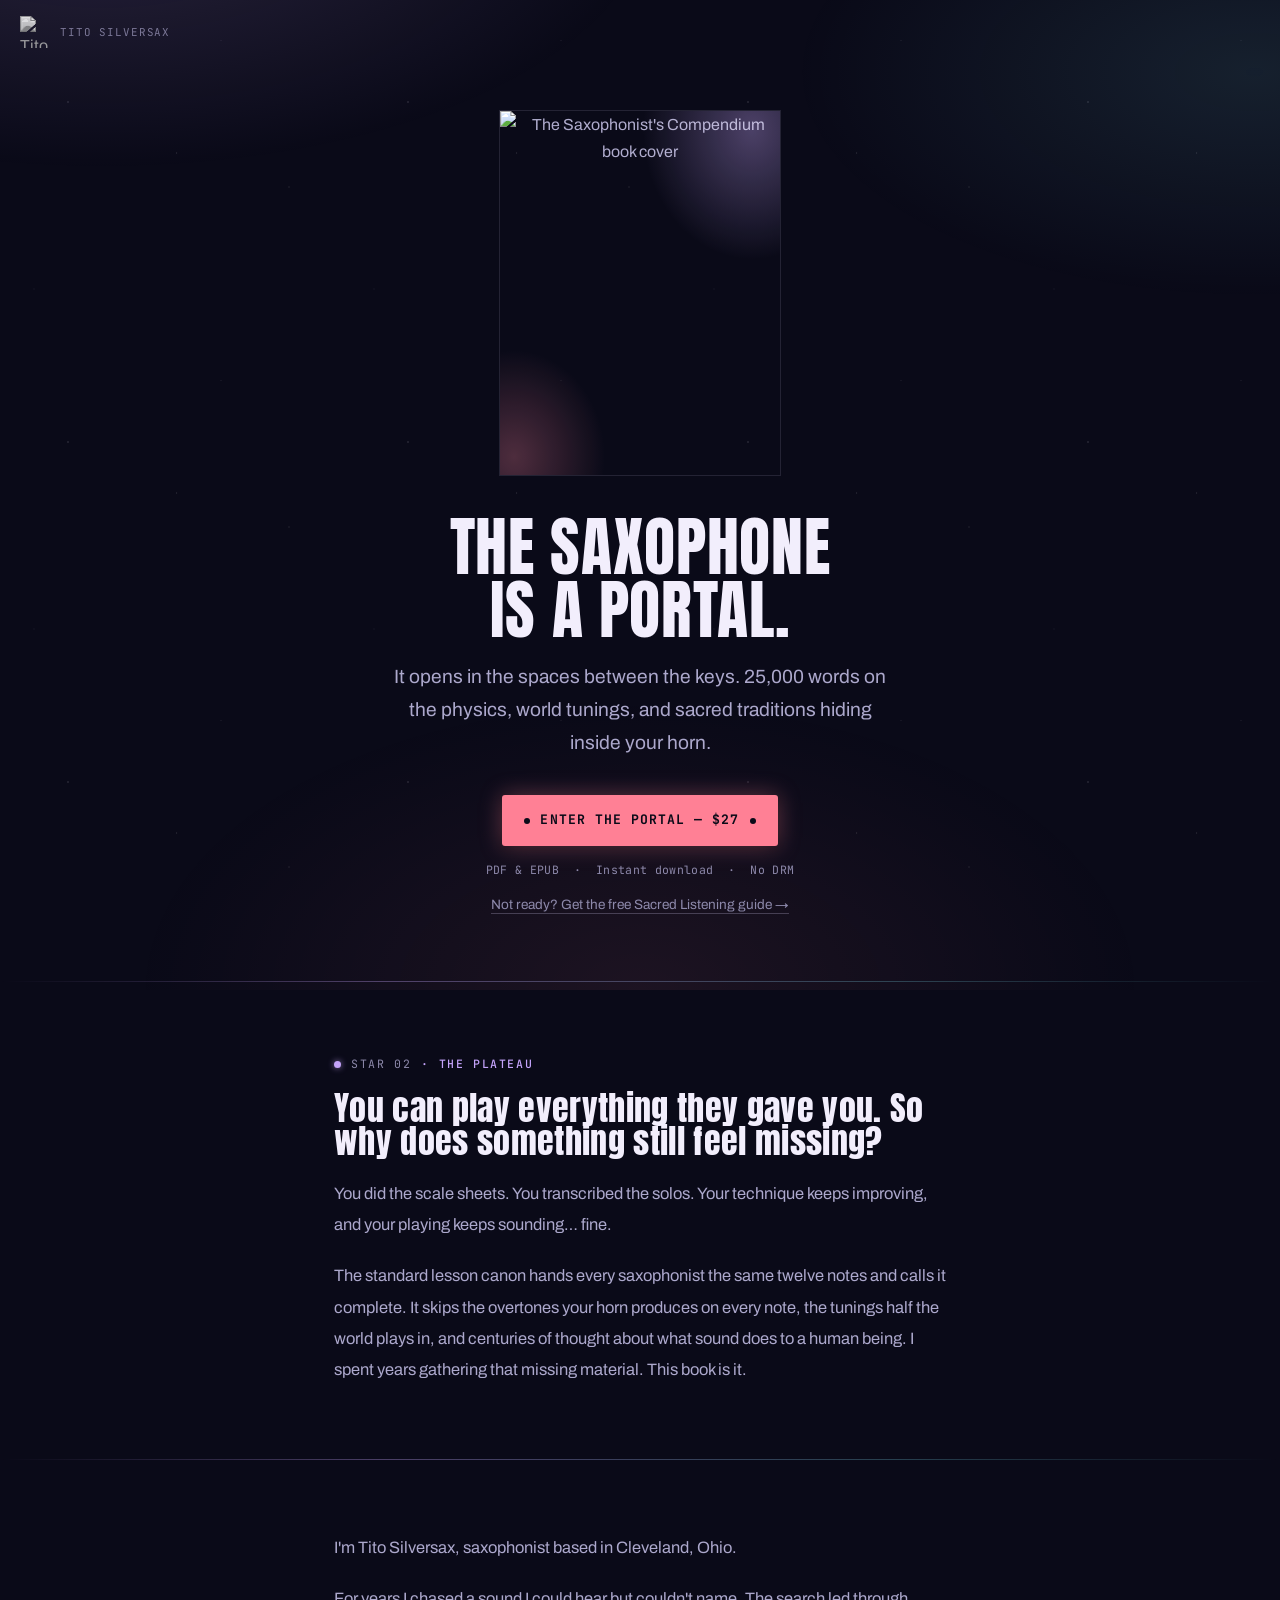
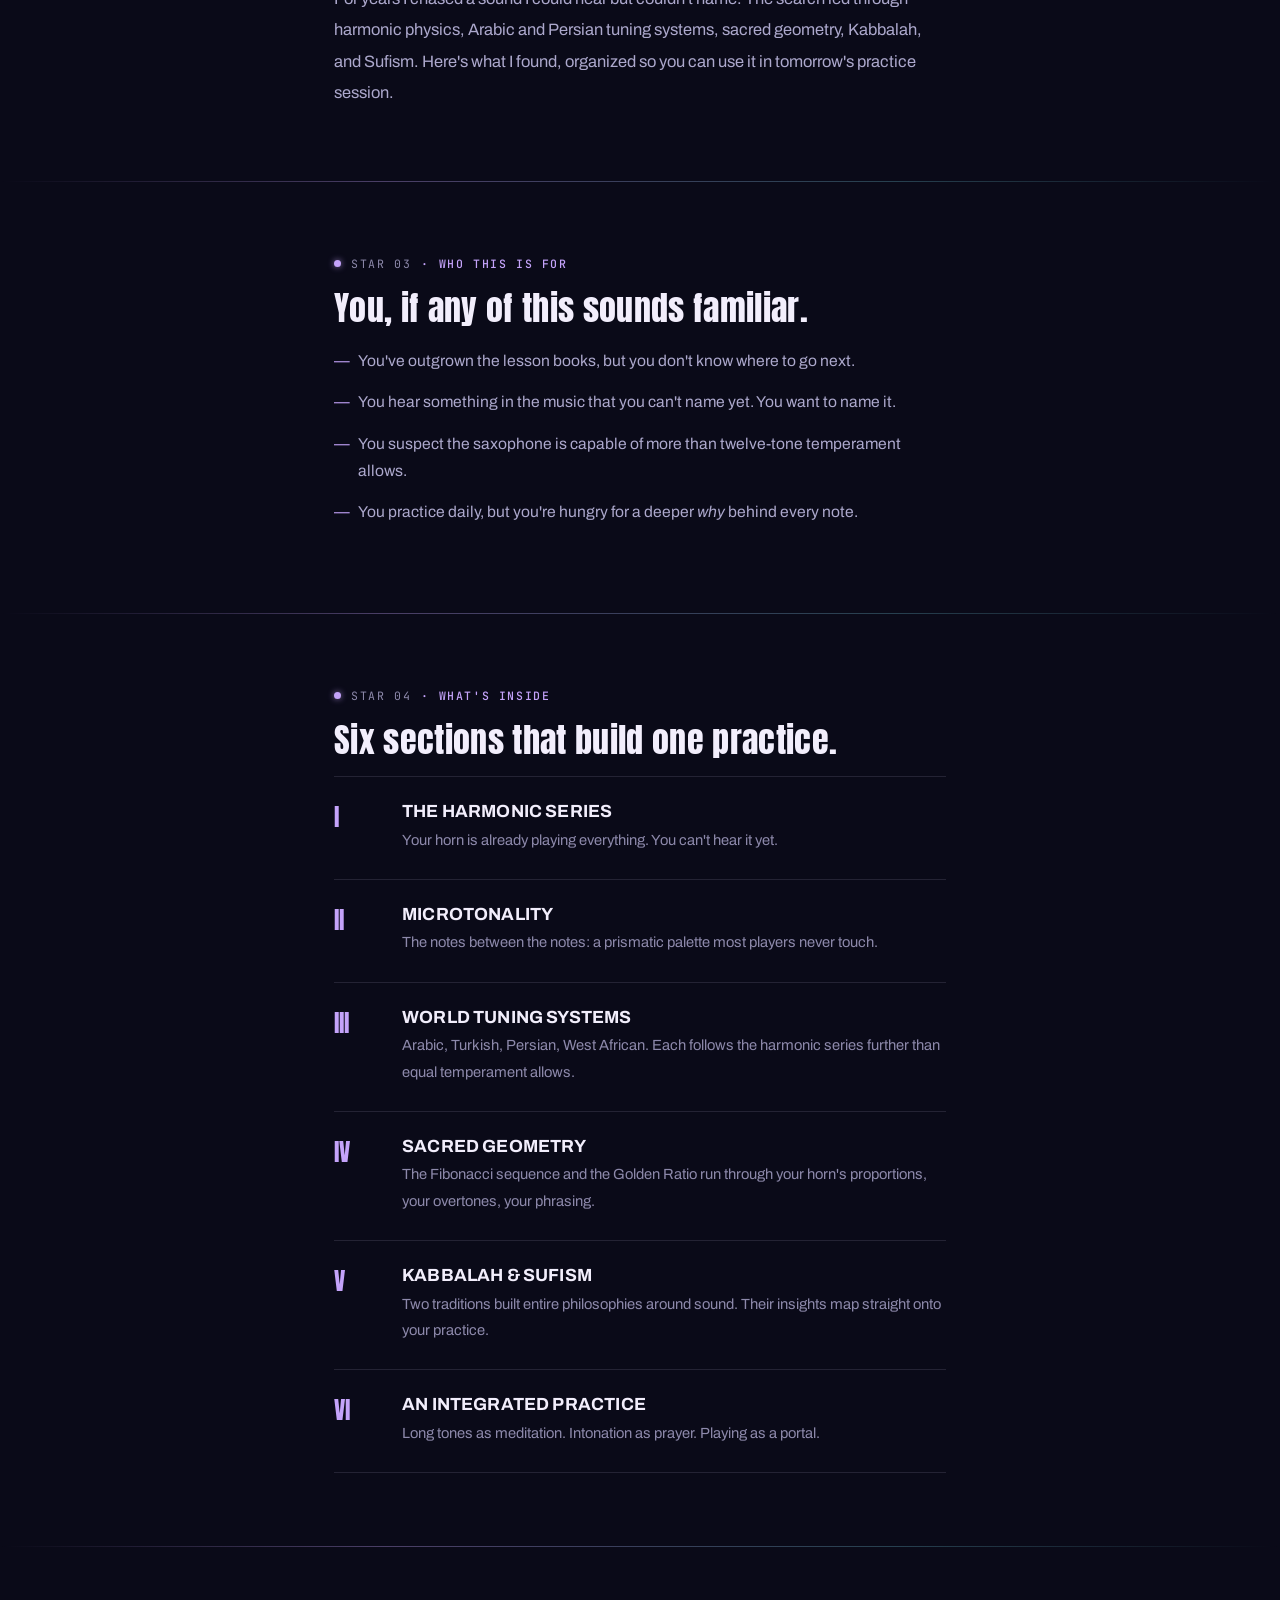
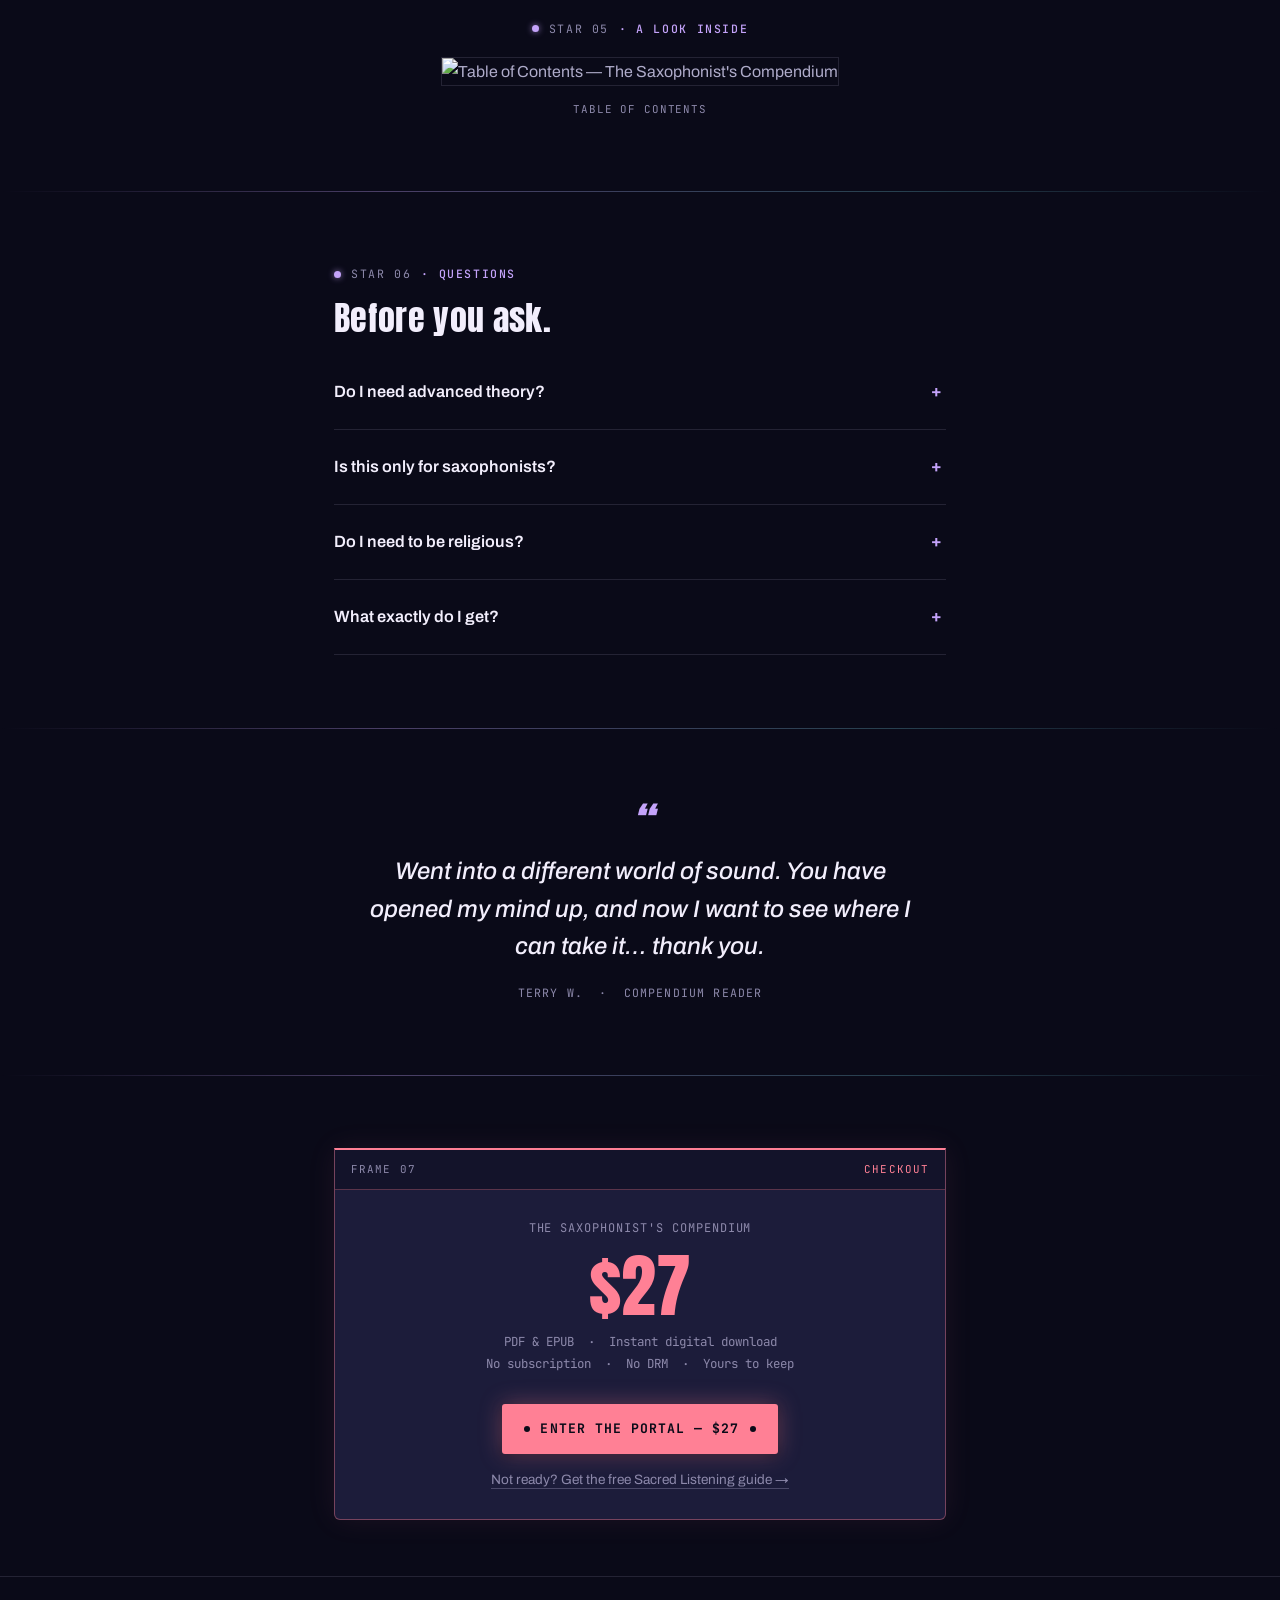
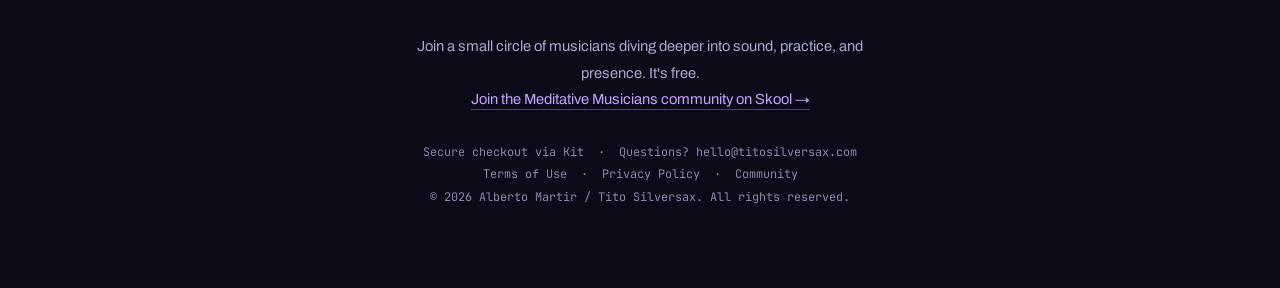
==== commit 19d763f2: "Revamp world: Night Sky / Aurora Star Chart User request: "revamp the color scheme to something more" ====
--- a/compendium/index.html
+++ b/compendium/index.html
@@ -73,17 +73,13 @@
     .cover-wrap::after {
       content: '';
       position: absolute; inset: 0;
-      background: linear-gradient(105deg, rgba(var(--light-leak-rgb),0.28) 0%, transparent 30%);
-      mix-blend-mode: multiply;
+      background:
+        radial-gradient(60% 55% at 90% 5%, rgba(var(--violet-rgb),0.35) 0%, transparent 65%),
+        radial-gradient(50% 45% at 5% 95%, rgba(var(--coral-rgb),0.28) 0%, transparent 65%);
+      mix-blend-mode: screen;
       pointer-events: none;
     }
-    .cover-frame-tag {
-      position: absolute; top: 10px; right: 10px; z-index: 2;
-      font-family: var(--ff-mono); font-size: 0.62rem; color: var(--paper);
-      background: rgba(23,19,16,0.6); border: 1px solid rgba(239,230,211,0.25);
-      padding: 3px 7px; border-radius: 2px; letter-spacing: 0.06em;
-    }
-    .cover-img { display: block; width: 100%; max-width: 280px; height: auto; filter: grayscale(0.25) contrast(1.08); }
+    .cover-img { display: block; width: 100%; max-width: 280px; height: auto; filter: grayscale(0.15) contrast(1.08); }
 
     .hero-headline { font-size: clamp(2.4rem, 8vw, 4rem); margin-bottom: 20px; }
     .hero-sub { font-family: var(--ff-body); font-size: clamp(1rem, 2.6vw, 1.2rem); color: var(--emulsion); max-width: 500px; margin: 0 auto 36px; line-height: 1.7; }
@@ -92,22 +88,22 @@
     .cta-note { font-family: var(--ff-mono); font-size: 0.72rem; color: var(--base-gray); margin-top: 14px; letter-spacing: 0.03em; }
     .cta-alt { margin-top: 14px; font-size: 0.85rem; }
     .cta-alt a { color: var(--base-gray); text-decoration: none; border-bottom: 1px solid var(--rule-strong); padding-bottom: 1px; }
-    .cta-alt a:hover { color: var(--sepia); border-color: var(--sepia); }
+    .cta-alt a:hover { color: var(--violet); border-color: var(--violet); }
 
     .section { padding: 56px 0; }
     .section-heading { font-size: clamp(1.5rem, 4vw, 2.1rem); text-transform: none; }
     .section-body { color: var(--emulsion); font-size: clamp(0.96rem, 2.3vw, 1.03rem); line-height: 1.9; }
     .section-body p + p { margin-top: 20px; }
-    .section-body em { color: var(--sepia); font-style: italic; }
+    .section-body em { color: var(--violet); font-style: italic; }
 
     .for-list { list-style: none; margin-top: 22px; }
     .for-list li { position: relative; padding-left: 24px; margin-bottom: 14px; font-size: 0.98rem; color: var(--emulsion); line-height: 1.75; }
-    .for-list li::before { content: '—'; position: absolute; left: 0; color: var(--sepia); }
+    .for-list li::before { content: '—'; position: absolute; left: 0; color: var(--violet); }
 
     .inside-grid { margin-top: 8px; }
     .inside-item { padding: 26px 0; border-bottom: 1px solid var(--rule); display: grid; grid-template-columns: 48px 1fr; gap: 20px; align-items: start; }
     .inside-item:first-child { border-top: 1px solid var(--rule); }
-    .inside-numeral { font-family: var(--ff-display); font-size: 1.5rem; color: var(--sepia); line-height: 1.2; }
+    .inside-numeral { font-family: var(--ff-display); font-size: 1.5rem; color: var(--violet); line-height: 1.2; }
     .inside-title { font-family: var(--ff-body); font-weight: 700; font-size: 1.1rem; color: var(--paper); margin-bottom: 6px; }
     .inside-desc { font-size: 0.92rem; color: var(--base-gray); line-height: 1.8; }
 
@@ -118,20 +114,20 @@
 
     .testimonial { text-align: center; max-width: 560px; margin: 0 auto; }
     .testimonial-quote { font-family: var(--ff-body); font-weight: 500; font-style: italic; font-size: clamp(1.15rem, 3.2vw, 1.5rem); line-height: 1.55; color: var(--paper); position: relative; }
-    .testimonial-quote::before { content: '\201C'; display: block; font-family: var(--ff-display); font-size: 2.8rem; line-height: 1; color: var(--sepia); margin-bottom: 8px; }
+    .testimonial-quote::before { content: '\201C'; display: block; font-family: var(--ff-display); font-size: 2.8rem; line-height: 1; color: var(--violet); margin-bottom: 8px; }
     .testimonial-attr { margin-top: 18px; font-family: var(--ff-mono); font-size: 0.72rem; letter-spacing: 0.1em; text-transform: uppercase; color: var(--base-gray); }
 
     .price-block { text-align: center; padding-bottom: 0; }
     .price-product-name { font-family: var(--ff-mono); font-size: 0.75rem; letter-spacing: 0.08em; text-transform: uppercase; color: var(--base-gray); margin-bottom: 6px; }
-    .price-amount { font-family: var(--ff-display); font-size: clamp(3rem, 9vw, 4.4rem); color: var(--light-leak); line-height: 1; margin: 12px 0 10px; }
+    .price-amount { font-family: var(--ff-display); font-size: clamp(3rem, 9vw, 4.4rem); color: var(--coral); line-height: 1; margin: 12px 0 10px; }
     .price-details { font-family: var(--ff-mono); font-size: 0.78rem; color: var(--base-gray); margin-bottom: 28px; line-height: 1.8; }
 
     .footer { padding: 56px 0 80px; text-align: center; }
     .footer-invite { margin: 0 auto 28px; max-width: 480px; font-size: 0.92rem; color: var(--emulsion); line-height: 1.8; }
-    .footer-invite a { color: var(--sepia); text-decoration: none; border-bottom: 1px solid rgba(var(--sepia-rgb),0.35); padding-bottom: 2px; }
+    .footer-invite a { color: var(--violet); text-decoration: none; border-bottom: 1px solid rgba(var(--violet-rgb),0.35); padding-bottom: 2px; }
     .footer-text { font-family: var(--ff-mono); font-size: 0.74rem; color: var(--base-gray); line-height: 1.9; }
     .footer-text a { color: var(--base-gray); text-decoration: none; }
-    .footer-text a:hover { color: var(--sepia); }
+    .footer-text a:hover { color: var(--violet); }
   </style>
 </head>
 <body>
@@ -148,7 +144,6 @@
   <section class="hero">
     <div class="container page-container">
       <div class="cover-wrap">
-        <span class="cover-frame-tag">7A</span>
         <picture>
           <source srcset="/images/compendium-cover.webp" type="image/webp">
           <img
@@ -186,7 +181,7 @@
        ═══════════════════════════════════════════ -->
   <section class="section reveal">
     <div class="container page-container">
-      <span class="eyebrow"><span class="frame-no">FRAME 02</span> · The plateau</span>
+      <span class="eyebrow"><span class="frame-no">STAR 02</span> · The plateau</span>
       <h2 class="section-heading">You can play everything they gave you. So why does something still feel missing?</h2>
       <div class="section-body">
         <p>
@@ -230,7 +225,7 @@
        ═══════════════════════════════════════════ -->
   <section class="section reveal">
     <div class="container page-container">
-      <span class="eyebrow"><span class="frame-no">FRAME 03</span> · Who this is for</span>
+      <span class="eyebrow"><span class="frame-no">STAR 03</span> · Who this is for</span>
       <h2 class="section-heading">You, if any of this sounds familiar.</h2>
       <ul class="for-list">
         <li>You've outgrown the lesson books, but you don't know where to go next.</li>
@@ -248,7 +243,7 @@
        ═══════════════════════════════════════════ -->
   <section class="section reveal">
     <div class="container page-container">
-      <span class="eyebrow"><span class="frame-no">FRAME 04</span> · What's inside</span>
+      <span class="eyebrow"><span class="frame-no">STAR 04</span> · What's inside</span>
       <h2 class="section-heading">Six sections that build one practice.</h2>
 
       <div class="inside-grid">
@@ -305,7 +300,7 @@
        ═══════════════════════════════════════════ -->
   <section class="section reveal">
     <div class="container page-container">
-      <span class="eyebrow" style="justify-content:center;"><span class="frame-no">FRAME 05</span> · A look inside</span>
+      <span class="eyebrow" style="justify-content:center;"><span class="frame-no">STAR 05</span> · A look inside</span>
       <div class="toc-wrap">
         <div class="toc-img-frame">
           <picture>
@@ -325,7 +320,7 @@
        ═══════════════════════════════════════════ -->
   <section class="section reveal">
     <div class="container page-container">
-      <span class="eyebrow"><span class="frame-no">FRAME 06</span> · Questions</span>
+      <span class="eyebrow"><span class="frame-no">STAR 06</span> · Questions</span>
       <h2 class="section-heading">Before you ask.</h2>
 
       <details class="faq-item">
--- a/assets/css/theme.css
+++ b/assets/css/theme.css
@@ -1,40 +1,42 @@
 /* ═══════════════════════════════════════════════════════════════
    TITO SILVERSAX — DESIGN SYSTEM
-   World: Hand-Processed Film — a strip of 16mm carrying scratches,
-   uneven chemistry, and light leaks; the emulsion itself joins the
-   recording. Tito is a recording artist first — every soundscape,
-   every guide, is a session that survived being made. The site
-   treats itself as the archive that recovered them: numbered reels,
-   frame-banded content, sprocket chrome.
-
-   Two colors carry real, distinct jobs — not one neon accent on
-   black. Chemical stain (brass/ochre) is ambient and everywhere:
-   hovers, secondary borders, every card's resting state — the way
-   real film picks up chemistry on every frame. Light leak (orange)
-   is rare and dramatic: one primary action per view, the tally-light
-   dot, the moment something is actively "live." Flat, hard edges
-   throughout — stamped ink and printed paper don't glow.
+   World: Night Sky / Aurora Star Chart — a deep-space ground with
+   prismatic light moving through it: violet, coral, cyan, gold.
+   Ties directly to the product itself (The Emotional Star Map maps
+   feeling to constellation) rather than being decorative sci-fi.
+
+   Two colors carry real, distinct jobs. Violet is ambient and
+   everywhere — eyebrows, card borders, list marks, hover states —
+   the color of the sky itself, always present. Coral is rare and
+   dramatic: one primary action per view, the one "live" signal, the
+   one featured price. Cyan and gold are atmosphere only — aurora
+   glows and gradient sweeps on large surfaces — never carrying small
+   text, so legibility never depends on them.
    ═══════════════════════════════════════════════════════════════ */
 
 *, *::before, *::after { box-sizing: border-box; margin: 0; padding: 0; }
 
 :root {
-  /* ── Color & material — warm, not a designer-app neutral black ── */
-  --leader:          #171310;  /* ground: aged film base, not pure black */
-  --leader-2:         #201a15;  /* raised surface (nav, card bars) */
-  --leader-3:         #2b2318;  /* card surface */
-  --base-gray:        #9d917f;  /* muted labels/metadata (AA-safe: 5.0:1 on --leader-3) */
-  --emulsion:         #b7ab9b;  /* body text on dark */
-  --paper:            #efe6d3;  /* headings, warm ivory print stock */
-
-  --sepia:            #c39a5c;  /* chemical stain — the ambient structural color */
-  --sepia-rgb:         195, 154, 92;
-  --light-leak:        #e0752f;  /* the rare accent — one primary action, one live signal */
-  --light-leak-rgb:     224, 117, 47;
-
-  --rule:             rgba(183, 171, 155, 0.16);
-  --rule-strong:      rgba(183, 171, 155, 0.3);
-  --grain-opacity:    0.05;
+  /* ── Color & material — deep night sky, not a warm or neutral black ── */
+  --leader:           #0a0a18;  /* ground: deep indigo-black night sky */
+  --leader-2:          #13132a;  /* raised surface (nav, card bars) */
+  --leader-3:          #1c1c3a;  /* card surface */
+  --base-gray:         #8d89ab;  /* muted labels/metadata (AA-safe: ≥4.9:1 everywhere) */
+  --emulsion:          #aca8cc;  /* body text on dark */
+  --paper:             #f2eefc;  /* headings, cool starlight white */
+
+  --violet:            #c4a3fa;  /* ambient structural color — the sky itself */
+  --violet-rgb:         196, 163, 250;
+  --coral:             #ff8095;  /* the rare accent — one primary action, one live signal */
+  --coral-rgb:          255, 128, 149;
+  --cyan:              #7fe3f5;  /* atmosphere only — glows, gradients, never small text */
+  --cyan-rgb:           127, 227, 245;
+  --gold:              #ffc978;  /* atmosphere only — sparing warm counterpoint */
+  --gold-rgb:           255, 201, 120;
+
+  --rule:             rgba(196, 189, 224, 0.14);
+  --rule-strong:      rgba(196, 189, 224, 0.28);
+  --grain-opacity:    0.4;
 
   --ff-display: 'Anton', 'Oswald', sans-serif;
   --ff-body:    'Archivo', system-ui, -apple-system, sans-serif;
@@ -53,16 +55,40 @@
   position: relative;
 }
 
-/* Film grain — cheap, crisp, applied once to the whole document */
+/* Starfield — small fixed points of light behind all content. */
 body::before {
   content: '';
   position: fixed;
   inset: 0;
-  z-index: 9999;
+  z-index: -1;
   pointer-events: none;
+  background-image:
+    radial-gradient(1.6px 1.6px at 20% 30%, rgba(242,238,252,0.9) 0%, transparent 60%),
+    radial-gradient(1.2px 1.2px at 65% 12%, rgba(242,238,252,0.7) 0%, transparent 60%),
+    radial-gradient(1.4px 1.4px at 85% 55%, rgba(242,238,252,0.8) 0%, transparent 60%),
+    radial-gradient(1px 1px at 40% 70%, rgba(242,238,252,0.6) 0%, transparent 60%),
+    radial-gradient(1.3px 1.3px at 10% 85%, rgba(242,238,252,0.75) 0%, transparent 60%),
+    radial-gradient(1px 1px at 92% 80%, rgba(242,238,252,0.55) 0%, transparent 60%),
+    radial-gradient(1.5px 1.5px at 52% 45%, rgba(242,238,252,0.65) 0%, transparent 60%),
+    radial-gradient(1px 1px at 75% 92%, rgba(242,238,252,0.5) 0%, transparent 60%);
+  background-size: 340px 340px;
+  background-repeat: repeat;
   opacity: var(--grain-opacity);
-  mix-blend-mode: overlay;
-  background-image: url("data:image/svg+xml,%3Csvg xmlns='http://www.w3.org/2000/svg' width='140' height='140'%3E%3Cfilter id='n'%3E%3CfeTurbulence type='fractalNoise' baseFrequency='0.85' numOctaves='2' stitchTiles='stitch'/%3E%3CfeColorMatrix type='saturate' values='0'/%3E%3C/filter%3E%3Crect width='100%25' height='100%25' filter='url(%23n)'/%3E%3C/svg%3E");
+}
+
+/* Aurora wash — large, soft prismatic gradient bands fixed behind
+   the content; the "rays of light" material. Three blurred radial
+   gradients, no per-section duplication needed. */
+body::after {
+  content: '';
+  position: fixed;
+  inset: -10%;
+  z-index: -1;
+  pointer-events: none;
+  background:
+    radial-gradient(60% 40% at 15% 0%, rgba(var(--violet-rgb), 0.16) 0%, transparent 60%),
+    radial-gradient(50% 35% at 90% 15%, rgba(var(--cyan-rgb), 0.10) 0%, transparent 60%),
+    radial-gradient(55% 45% at 50% 100%, rgba(var(--coral-rgb), 0.08) 0%, transparent 60%);
 }
 
 a { color: inherit; }
@@ -71,7 +97,7 @@
 .container      { width: 100%; max-width: 720px; margin: 0 auto; padding: 0 24px; }
 .container--wide{ max-width: 1040px; }
 
-::selection { background: var(--light-leak); color: var(--leader); }
+::selection { background: var(--coral); color: var(--leader); }
 
 /* ── Type scale ── */
 h1, h2, h3, h4 { font-family: var(--ff-display); font-weight: 400; color: var(--paper); text-transform: uppercase; letter-spacing: 0.01em; line-height: 0.98; }
@@ -85,7 +111,7 @@
   font-weight: 500;
   letter-spacing: 0.14em;
   text-transform: uppercase;
-  color: var(--sepia);
+  color: var(--violet);
   margin-bottom: 18px;
 }
 
@@ -94,7 +120,8 @@
   width: 7px;
   height: 7px;
   border-radius: 50%;
-  background: var(--sepia);
+  background: var(--violet);
+  box-shadow: 0 0 6px rgba(var(--violet-rgb), 0.7);
   flex-shrink: 0;
 }
 
@@ -130,7 +157,7 @@
   position: absolute;
   left: 0; right: 0; top: 50%;
   height: 1px;
-  background: repeating-linear-gradient(90deg, var(--rule) 0 6px, transparent 6px 12px);
+  background: linear-gradient(90deg, transparent, rgba(var(--violet-rgb),0.35) 30%, rgba(var(--cyan-rgb),0.25) 70%, transparent);
 }
 
 /* ── NAV ── */
@@ -142,17 +169,17 @@
   align-items: center;
   justify-content: space-between;
   padding: 14px 24px;
-  background: linear-gradient(to bottom, rgba(23,19,16,0.97) 0%, rgba(23,19,16,0.86) 80%, transparent 100%);
+  background: linear-gradient(to bottom, rgba(10,10,24,0.97) 0%, rgba(10,10,24,0.86) 80%, transparent 100%);
   border-bottom: 1px solid transparent;
   transition: border-color 0.25s, background 0.25s;
 }
 .nav.scrolled {
-  background: rgba(23, 19, 16, 0.96);
+  background: rgba(10, 10, 24, 0.96);
   border-bottom-color: var(--rule);
   backdrop-filter: blur(10px);
 }
 .nav-logo { display: flex; align-items: center; gap: 10px; text-decoration: none; }
-.nav-logo img { height: 40px; width: auto; display: block; filter: grayscale(1) contrast(1.1); }
+.nav-logo img { height: 40px; width: auto; display: block; filter: grayscale(1) contrast(1.1) brightness(1.3); }
 .nav-logo-mark {
   font-family: var(--ff-mono);
   font-size: 0.68rem;
@@ -175,16 +202,16 @@
   transition: color 0.2s;
   position: relative;
 }
-.nav-links a::before { content: '// '; color: var(--sepia); opacity: 0; transition: opacity 0.2s; }
+.nav-links a::before { content: '// '; color: var(--violet); opacity: 0; transition: opacity 0.2s; }
 .nav-links a:hover { color: var(--paper); }
 .nav-links a:hover::before { opacity: 1; }
 
-/* ── BUTTONS (stamped film-leader tabs — flat ink, no glow) ── */
+/* ── BUTTONS (rays of light — coral fill, a real glow earned by this world) ── */
 .btn-primary, a.convertkit-button, .convertkit-button {
   display: inline-flex !important;
   align-items: center;
   gap: 10px;
-  background: var(--light-leak) !important;
+  background: var(--coral) !important;
   color: var(--leader) !important;
   font-family: var(--ff-mono) !important;
   font-size: 0.82rem !important;
@@ -194,11 +221,11 @@
   text-decoration: none !important;
   padding: 14px 22px !important;
   border: none !important;
-  border-radius: 2px !important;
+  border-radius: 3px !important;
   cursor: pointer;
   position: relative;
-  box-shadow: 3px 3px 0 0 rgba(0,0,0,0.3) !important;
-  transition: transform 0.15s, box-shadow 0.15s, background 0.2s;
+  box-shadow: 0 0 22px rgba(var(--coral-rgb), 0.35), 0 2px 10px rgba(0,0,0,0.4) !important;
+  transition: box-shadow 0.25s, transform 0.15s, background 0.2s;
   width: auto !important;
   text-align: center;
 }
@@ -207,13 +234,13 @@
   content: '';
   width: 6px; height: 6px;
   background: var(--leader);
-  border-radius: 1px;
+  border-radius: 50%;
   flex-shrink: 0;
 }
 .btn-primary:hover, a.convertkit-button:hover, .convertkit-button:hover {
-  background: #ea8544 !important;
-  transform: translate(-1px, -1px);
-  box-shadow: 4px 4px 0 0 rgba(0,0,0,0.3) !important;
+  background: #ff97a8 !important;
+  transform: translateY(-1px);
+  box-shadow: 0 0 32px rgba(var(--coral-rgb), 0.5), 0 4px 14px rgba(0,0,0,0.45) !important;
 }
 
 .btn-secondary {
@@ -230,21 +257,21 @@
   text-decoration: none;
   padding: 13px 22px;
   border: 1px solid var(--rule-strong);
-  border-radius: 2px;
+  border-radius: 3px;
   cursor: pointer;
   transition: color 0.2s, border-color 0.2s, background 0.2s;
 }
-.btn-secondary:hover { color: var(--paper); border-color: var(--sepia); background: rgba(var(--sepia-rgb), 0.06); }
+.btn-secondary:hover { color: var(--paper); border-color: var(--violet); background: rgba(var(--violet-rgb), 0.06); }
 
 /* ── Frame card (offers, testimonials, generic content unit) ──
-   Every card carries the ambient sepia by default — color is never
+   Every card carries the ambient violet by default — color is never
    only on the one "featured" card. --lit swaps that accent to the
-   rare orange to mark the actively recommended/live item. */
+   rare coral to mark the actively recommended/live item. */
 .frame-card {
   background: var(--leader-3);
   border: 1px solid var(--rule);
-  border-top: 2px solid rgba(var(--sepia-rgb), 0.55);
-  border-radius: 0 0 3px 3px;
+  border-top: 2px solid rgba(var(--violet-rgb), 0.55);
+  border-radius: 0 0 6px 6px;
   position: relative;
   overflow: hidden;
 }
@@ -261,11 +288,11 @@
   color: var(--base-gray);
   background: var(--leader-2);
 }
-.frame-card__bar .tag { color: var(--sepia); }
+.frame-card__bar .tag { color: var(--violet); }
 .frame-card__body { padding: 28px 24px; }
-.frame-card--lit { border-color: rgba(var(--light-leak-rgb), 0.4); border-top-color: var(--light-leak); }
-.frame-card--lit .frame-card__bar { border-bottom-color: rgba(var(--light-leak-rgb), 0.3); }
-.frame-card--lit .frame-card__bar .tag { color: var(--light-leak); }
+.frame-card--lit { border-color: rgba(var(--coral-rgb), 0.4); border-top-color: var(--coral); box-shadow: 0 0 30px rgba(var(--coral-rgb), 0.08); }
+.frame-card--lit .frame-card__bar { border-bottom-color: rgba(var(--coral-rgb), 0.3); }
+.frame-card--lit .frame-card__bar .tag { color: var(--coral); }
 
 /* ── FAQ ── */
 details.faq-item {
@@ -288,12 +315,12 @@
 }
 details.faq-item summary::-webkit-details-marker,
 details.faq-item summary::marker { display: none; }
-details.faq-item summary:hover { color: var(--sepia); }
+details.faq-item summary:hover { color: var(--violet); }
 .faq-icon {
   flex-shrink: 0;
   font-family: var(--ff-mono);
   font-size: 1.1rem;
-  color: var(--sepia);
+  color: var(--violet);
   width: 20px;
   text-align: center;
   transition: transform 0.25s;
@@ -316,10 +343,10 @@
   text-decoration: none;
   transition: color 0.2s;
 }
-.footer-social a:hover, .footer-nav a:hover { color: var(--sepia); }
+.footer-social a:hover, .footer-nav a:hover { color: var(--violet); }
 .footer-legal { font-size: 0.74rem; color: var(--base-gray); line-height: 1.8; font-family: var(--ff-mono); }
 .footer-legal a { color: var(--base-gray); text-decoration: none; }
-.footer-legal a:hover { color: var(--sepia); }
+.footer-legal a:hover { color: var(--violet); }
 
 /* ── Utility ── */
 .text-center { text-align: center; }
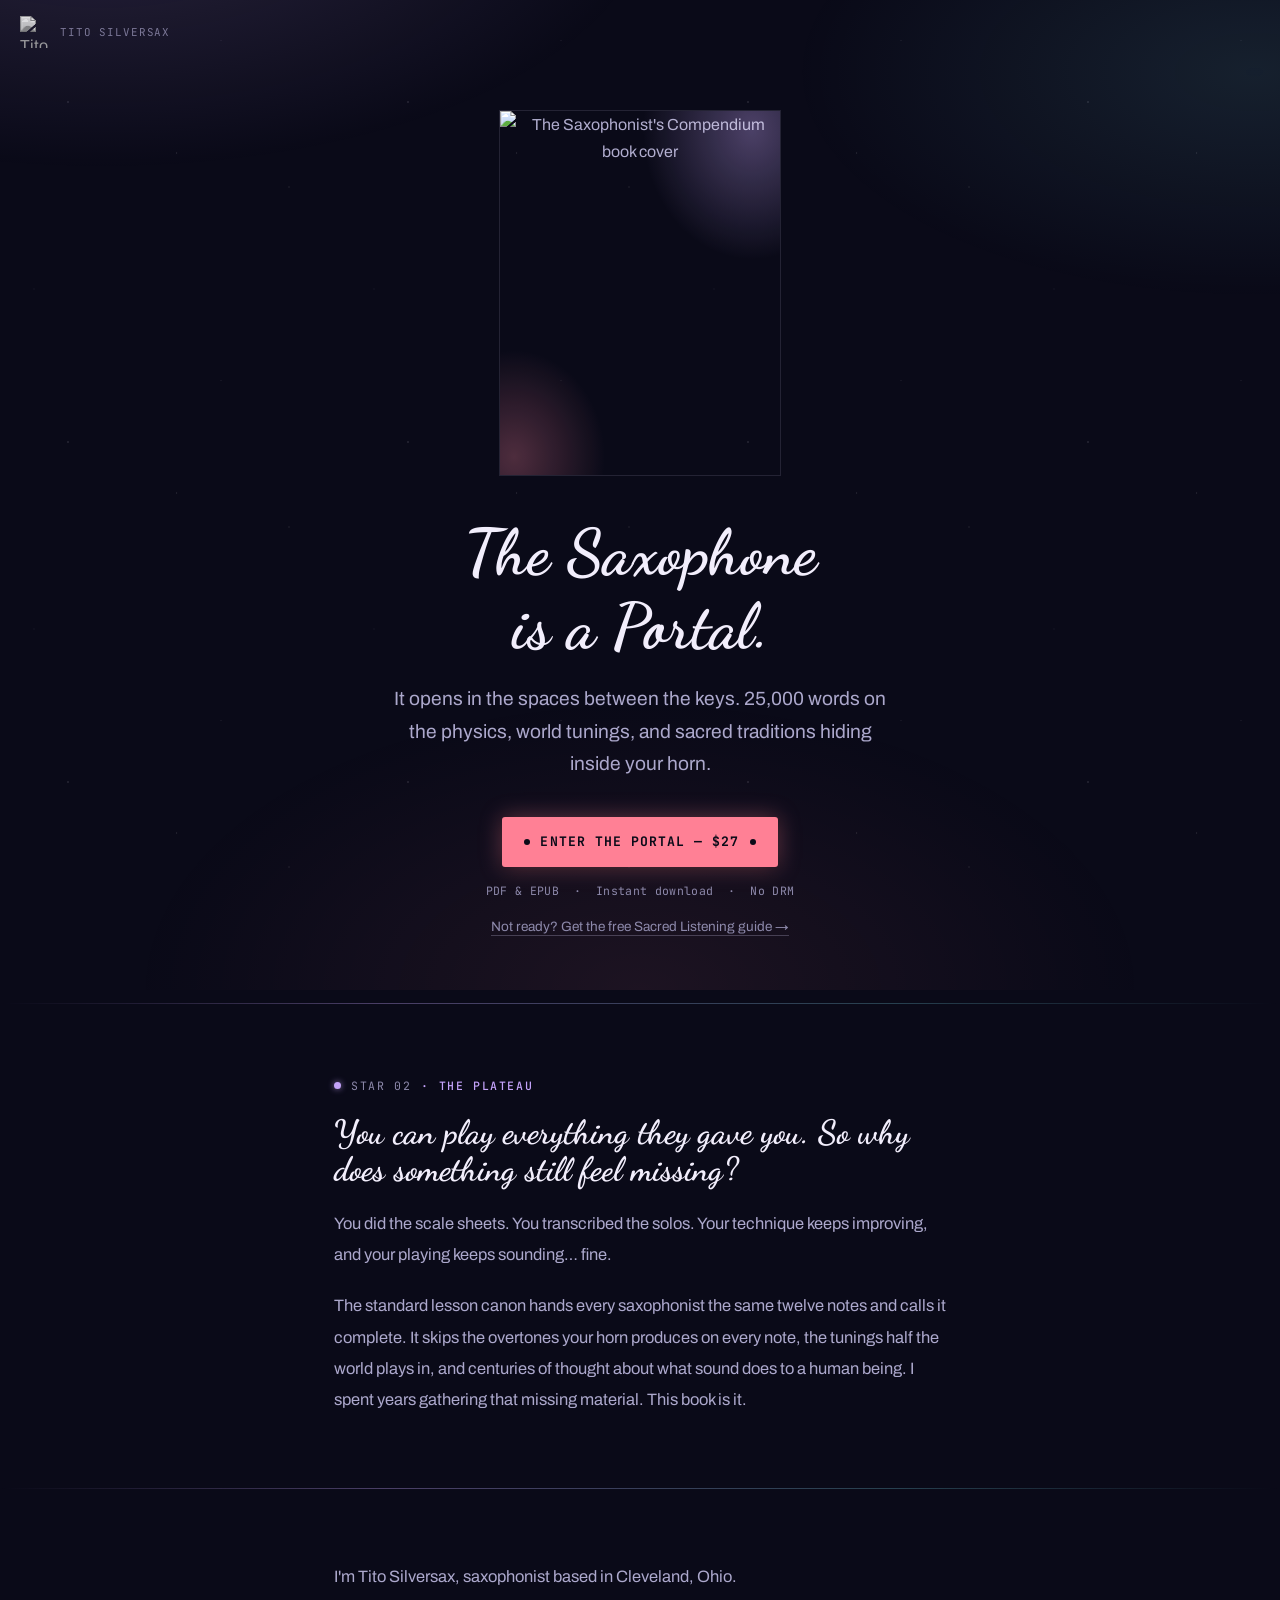
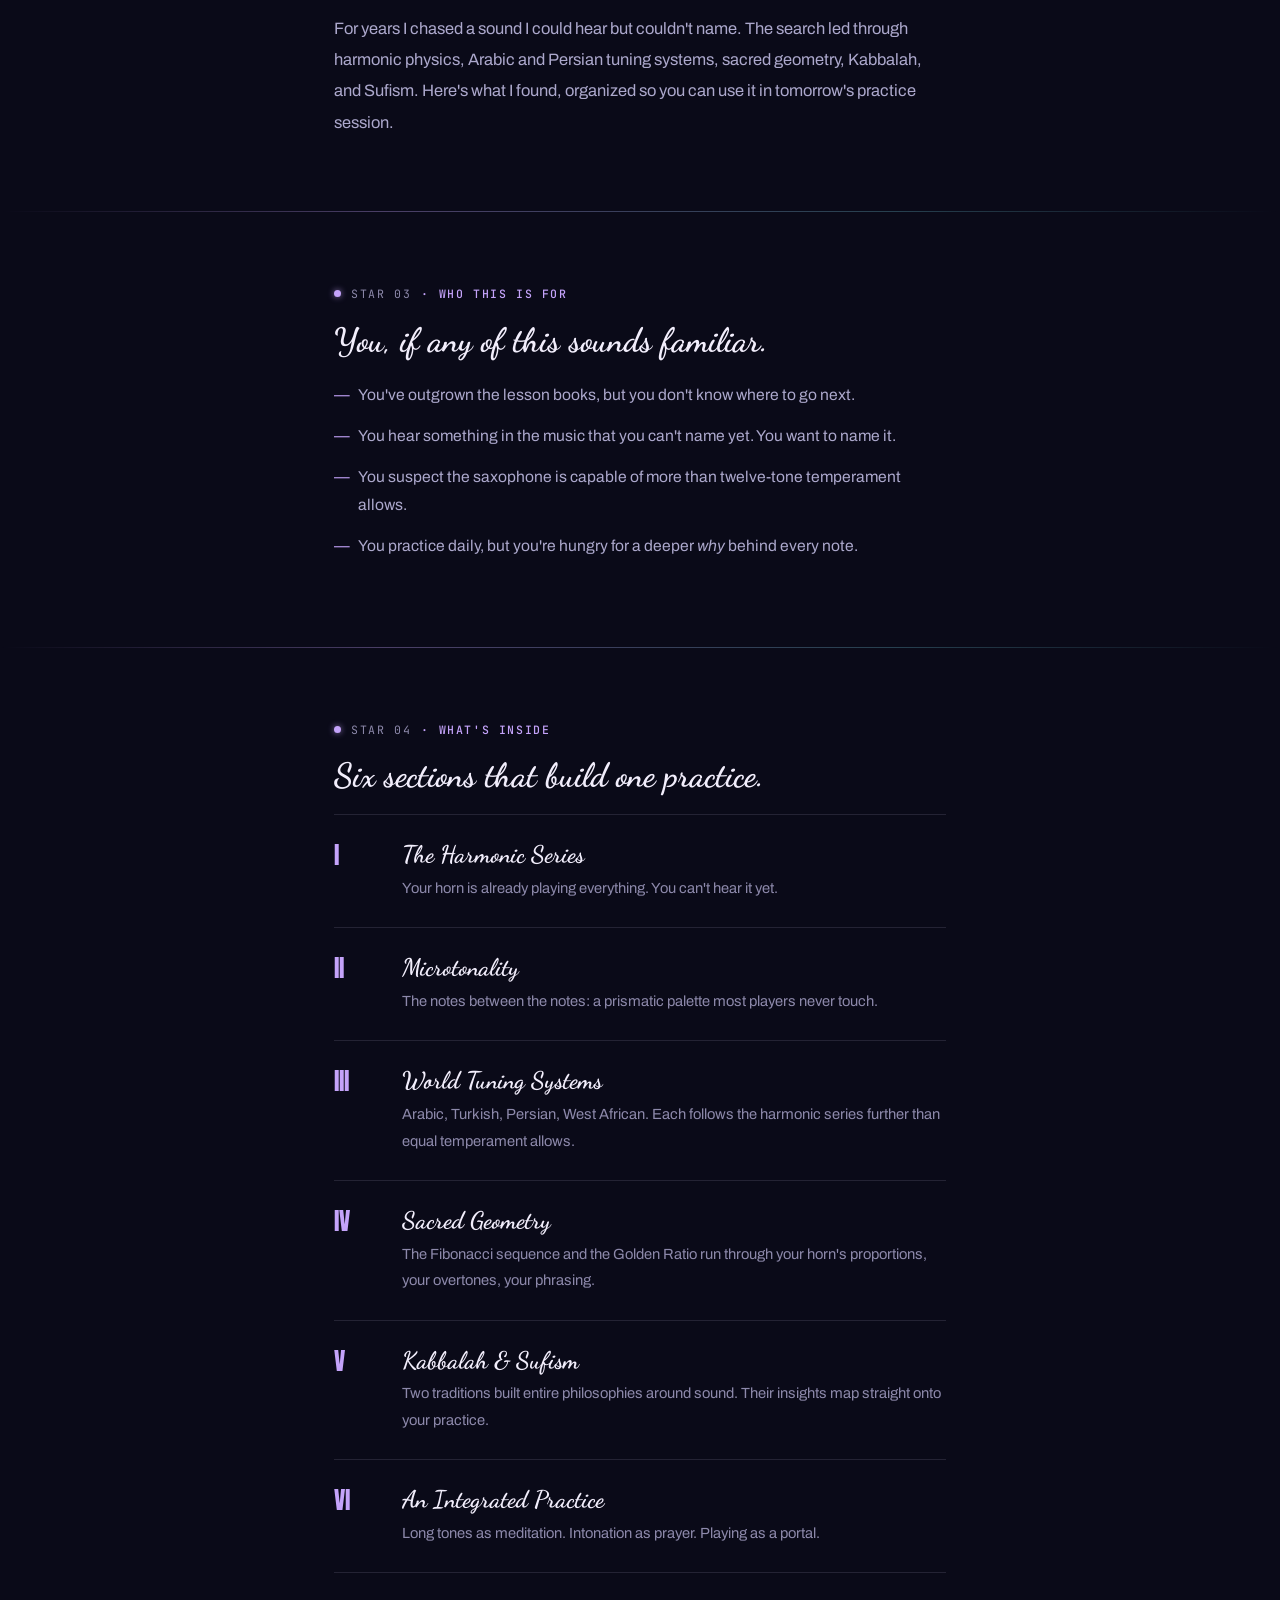
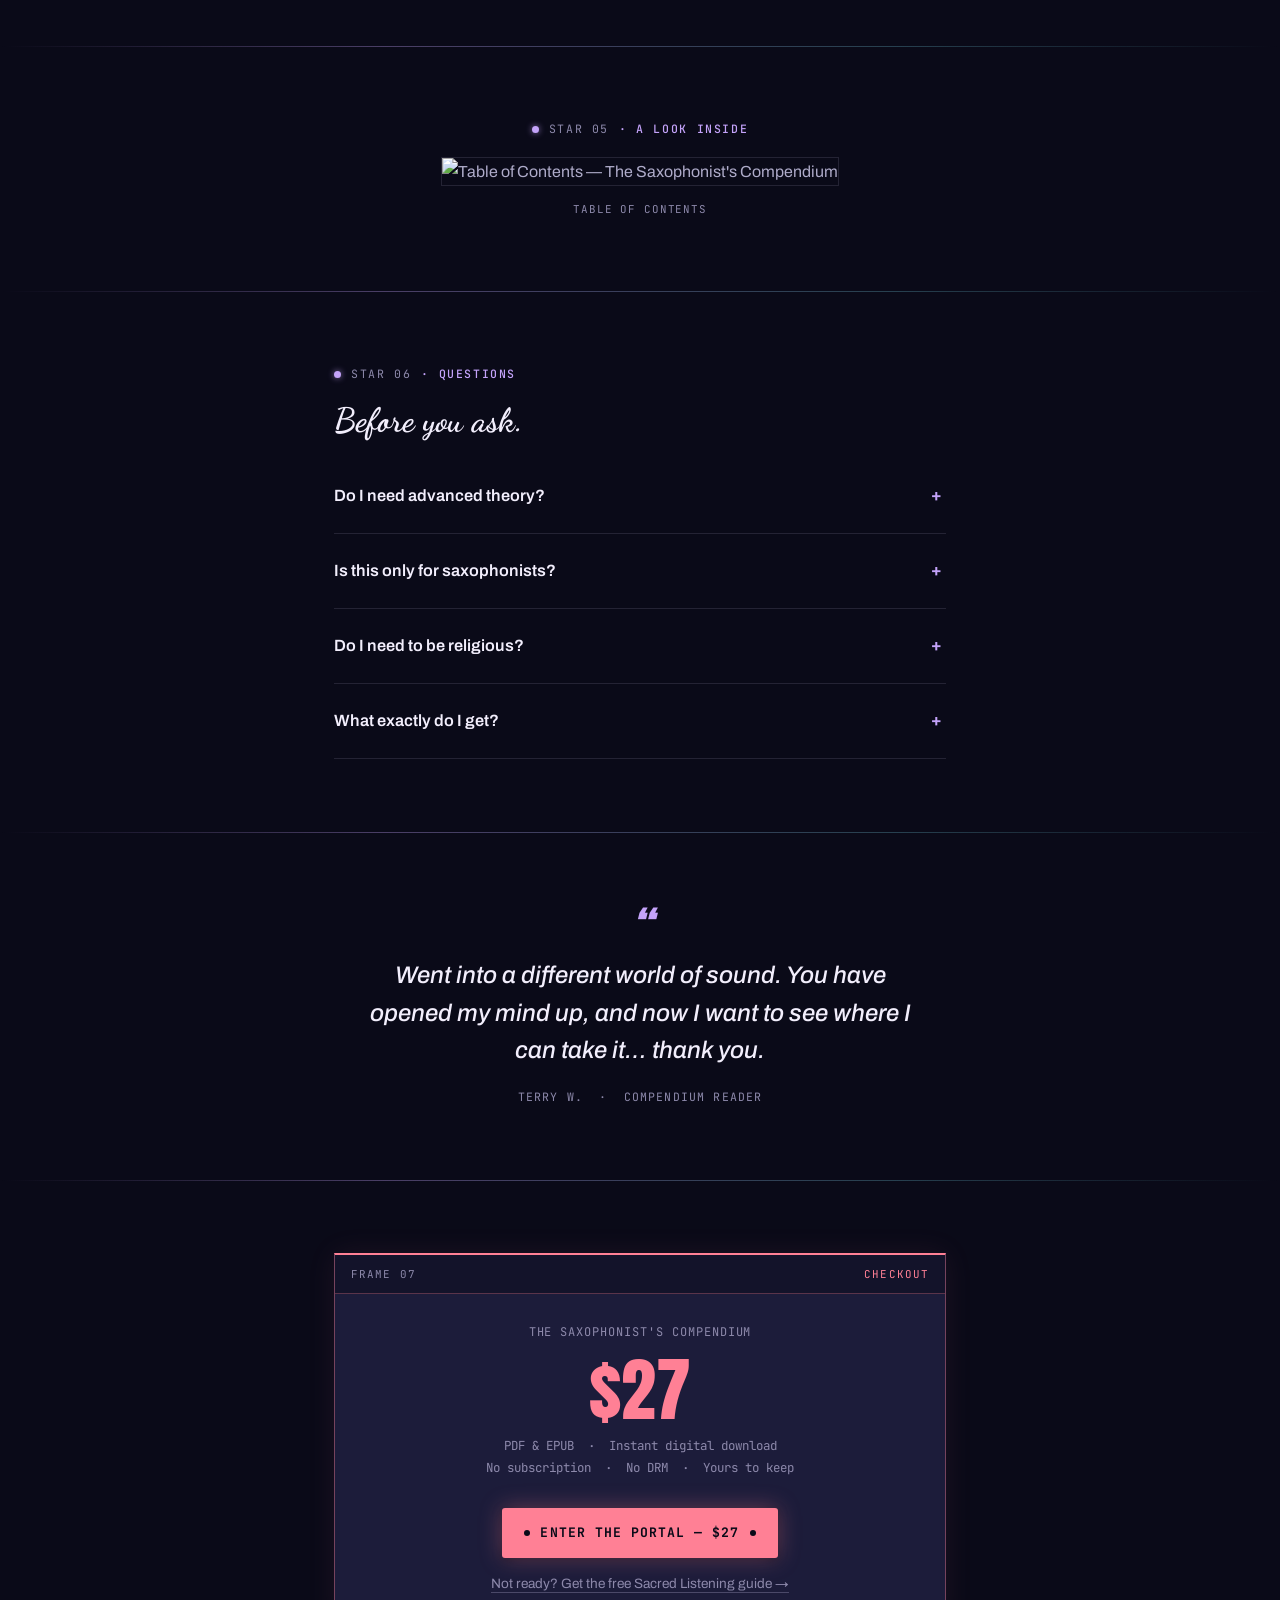
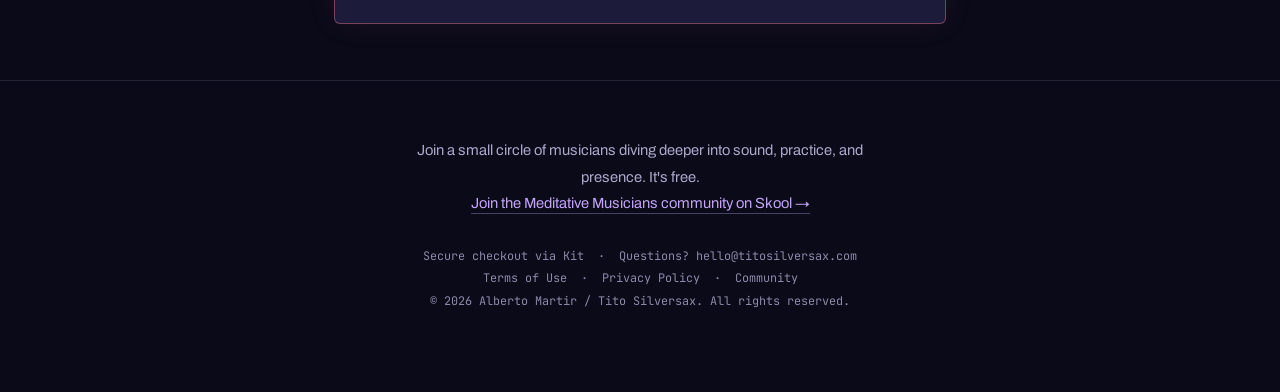
==== commit 39073ac6: "Set every heading to a cursive display face (Dancing Script) Added --ff-script (Dancing Script, 400-" ====
--- a/compendium/index.html
+++ b/compendium/index.html
@@ -17,7 +17,7 @@
   <!-- Fonts -->
   <link rel="preconnect" href="https://fonts.googleapis.com">
   <link rel="preconnect" href="https://fonts.gstatic.com" crossorigin>
-  <link href="https://fonts.googleapis.com/css2?family=Anton&family=Archivo:ital,wght@0,400;0,500;0,600;0,700;0,800;1,500&family=JetBrains+Mono:wght@400;500;700&display=swap" rel="stylesheet">
+  <link href="https://fonts.googleapis.com/css2?family=Anton&family=Dancing+Script:wght@400;500;600;700&family=Archivo:ital,wght@0,400;0,500;0,600;0,700;0,800;1,500&family=JetBrains+Mono:wght@400;500;700&display=swap" rel="stylesheet">
 
   <link rel="stylesheet" href="/assets/css/theme.css">
 
@@ -104,7 +104,7 @@
     .inside-item { padding: 26px 0; border-bottom: 1px solid var(--rule); display: grid; grid-template-columns: 48px 1fr; gap: 20px; align-items: start; }
     .inside-item:first-child { border-top: 1px solid var(--rule); }
     .inside-numeral { font-family: var(--ff-display); font-size: 1.5rem; color: var(--violet); line-height: 1.2; }
-    .inside-title { font-family: var(--ff-body); font-weight: 700; font-size: 1.1rem; color: var(--paper); margin-bottom: 6px; }
+    .inside-title { font-family: var(--ff-script); font-weight: 700; font-size: 1.5rem; color: var(--paper); margin-bottom: 6px; }
     .inside-desc { font-size: 0.92rem; color: var(--base-gray); line-height: 1.8; }
 
     .toc-wrap { text-align: center; position: relative; }
--- a/assets/css/theme.css
+++ b/assets/css/theme.css
@@ -38,7 +38,8 @@
   --rule-strong:      rgba(196, 189, 224, 0.28);
   --grain-opacity:    0.4;
 
-  --ff-display: 'Anton', 'Oswald', sans-serif;
+  --ff-display: 'Anton', 'Oswald', sans-serif;         /* prices, roman numerals, list numbers, footer wordmark — not headings */
+  --ff-script:  'Dancing Script', cursive;              /* every real heading */
   --ff-body:    'Archivo', system-ui, -apple-system, sans-serif;
   --ff-mono:    'JetBrains Mono', ui-monospace, monospace;
 }
@@ -100,7 +101,7 @@
 ::selection { background: var(--coral); color: var(--leader); }
 
 /* ── Type scale ── */
-h1, h2, h3, h4 { font-family: var(--ff-display); font-weight: 400; color: var(--paper); text-transform: uppercase; letter-spacing: 0.01em; line-height: 0.98; }
+h1, h2, h3, h4 { font-family: var(--ff-script); font-weight: 700; color: var(--paper); letter-spacing: normal; line-height: 1.15; }
 
 .eyebrow {
   display: flex;
@@ -131,12 +132,11 @@
 }
 
 .section-heading {
-  font-family: var(--ff-display);
-  font-size: clamp(2rem, 6vw, 3.2rem);
-  line-height: 0.98;
+  font-family: var(--ff-script);
+  font-size: clamp(2.3rem, 6.5vw, 3.6rem);
+  line-height: 1.1;
   color: var(--paper);
   margin-bottom: 20px;
-  text-transform: uppercase;
 }
 
 .section-lede {
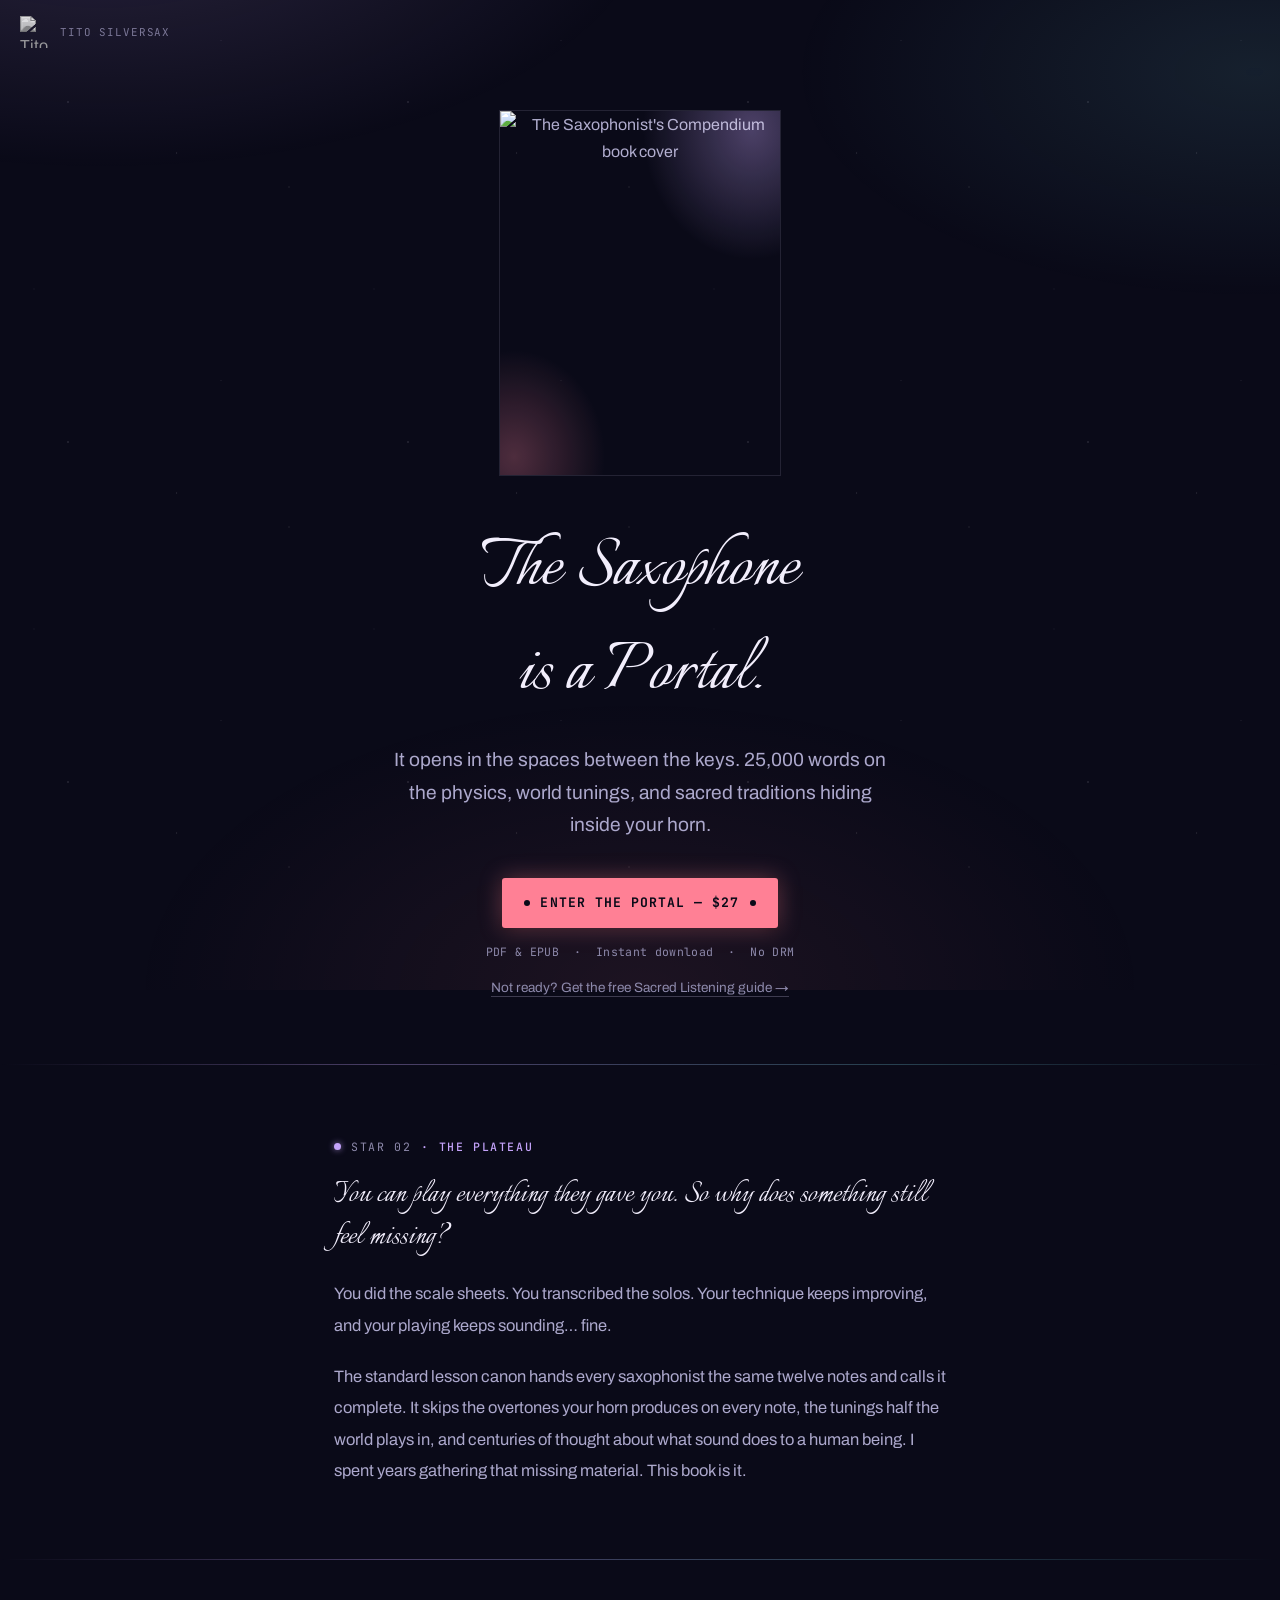
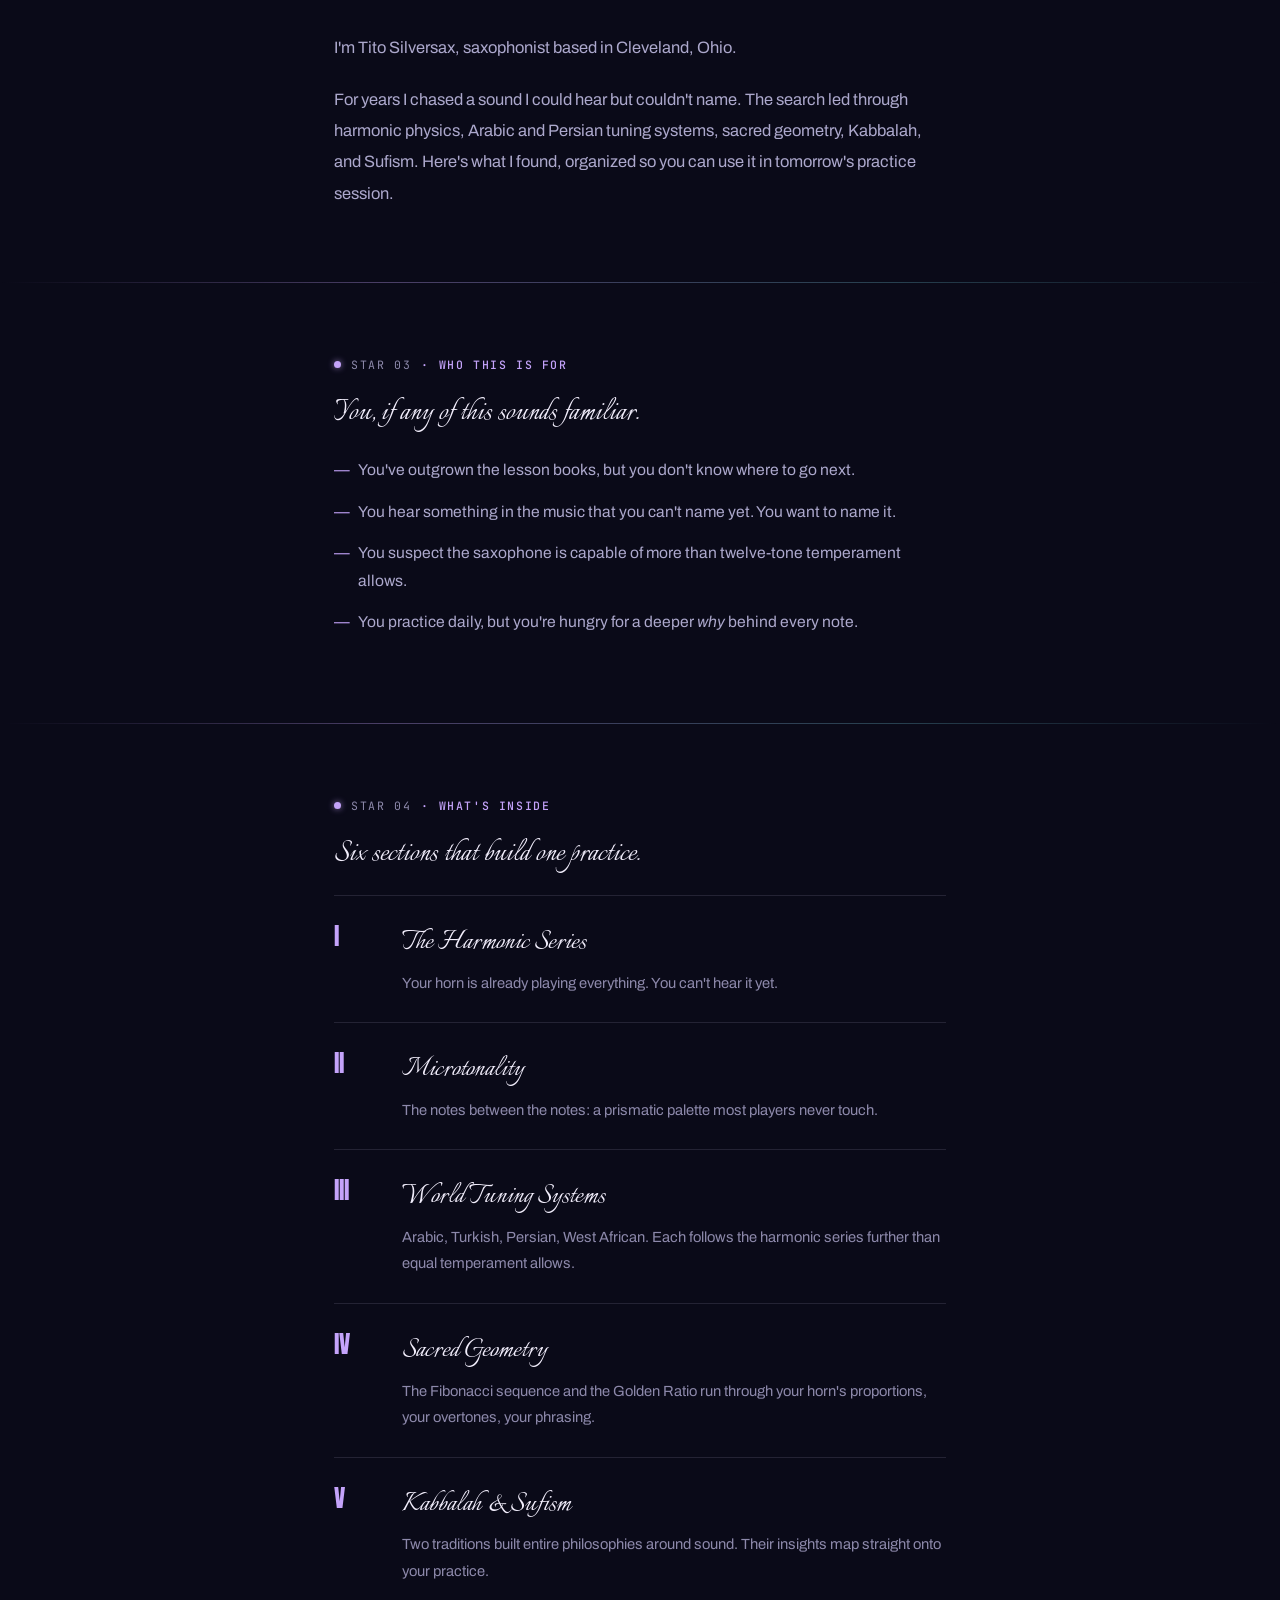
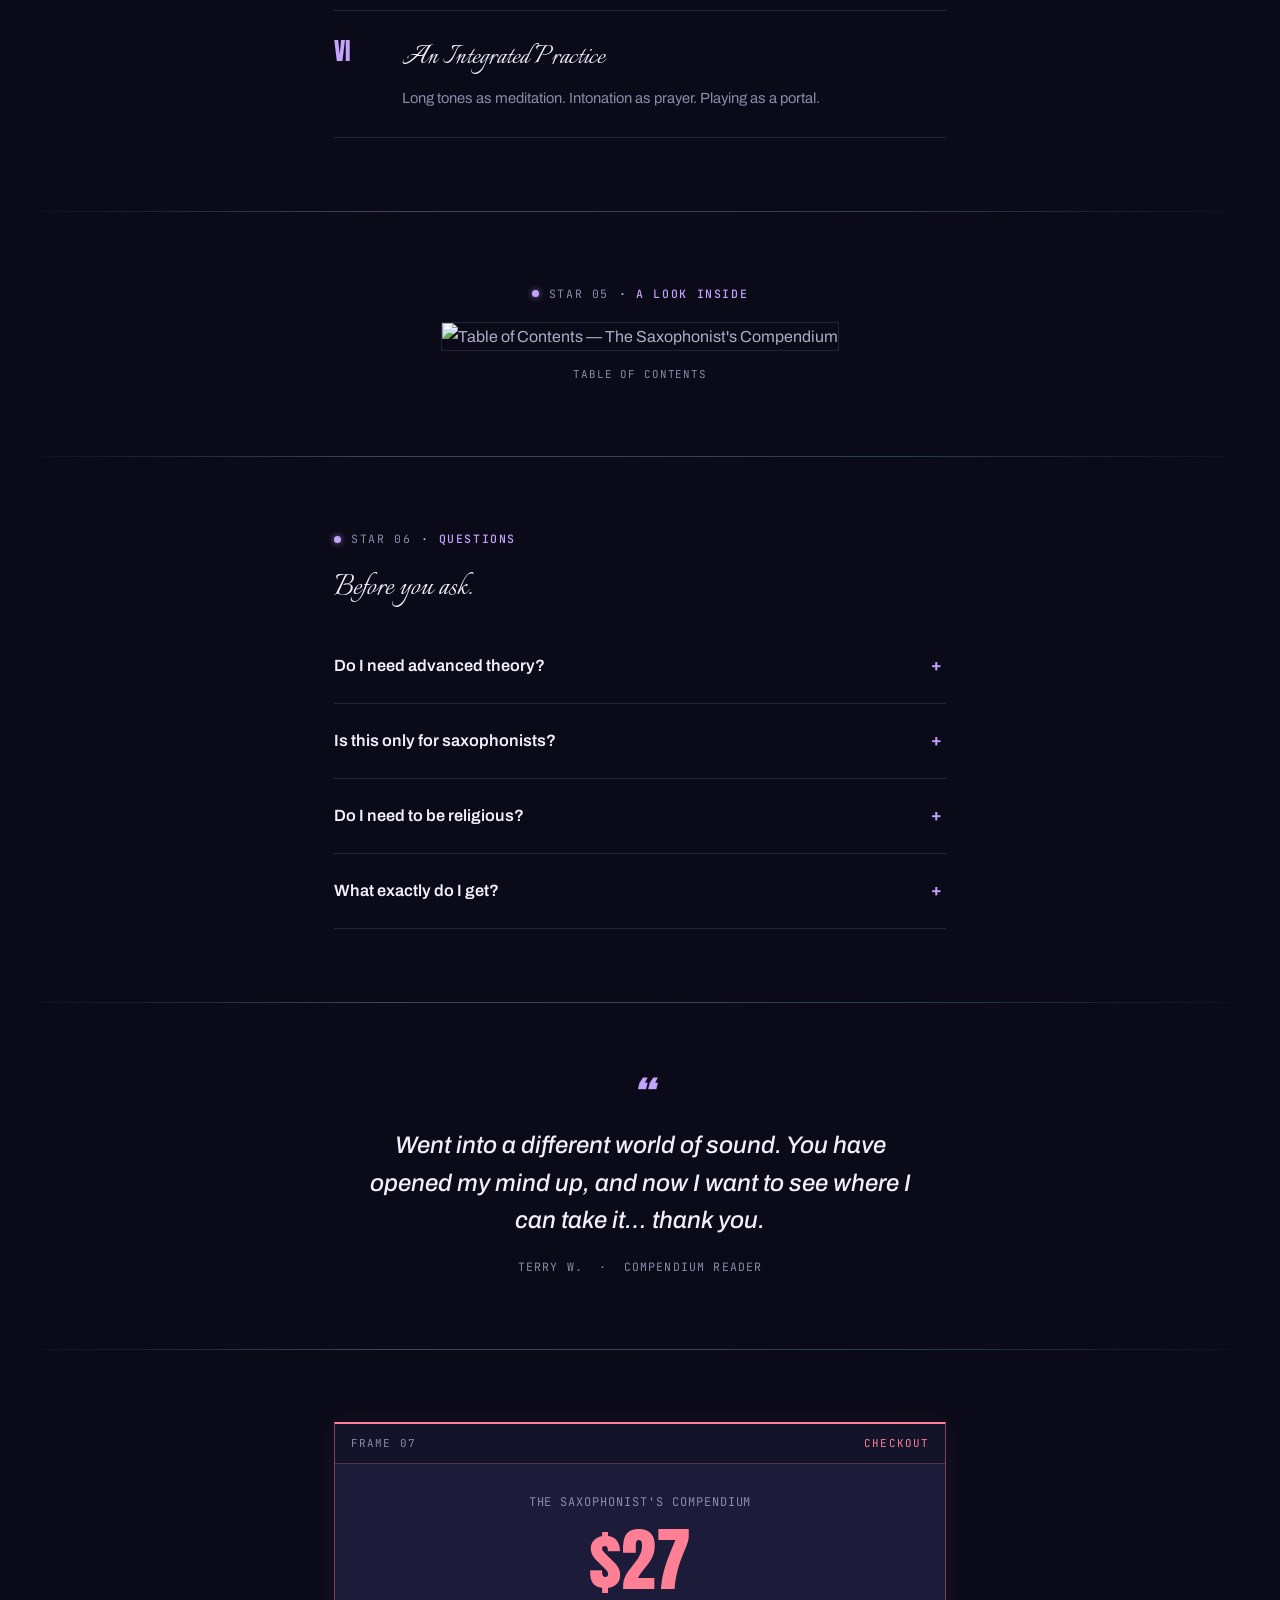
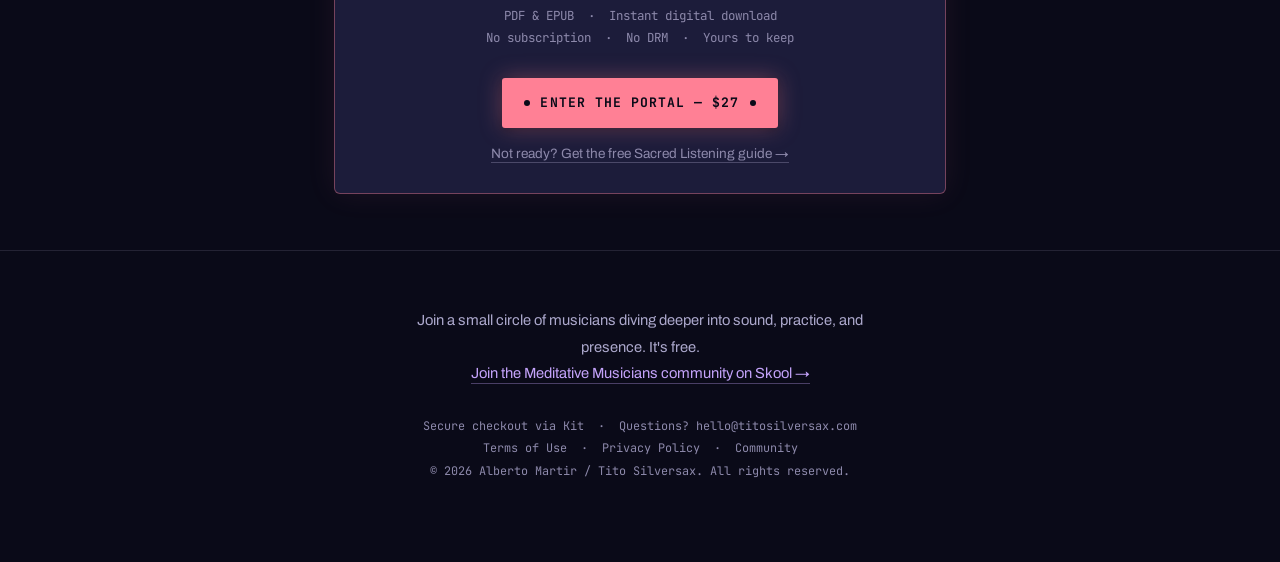
==== commit bba83b00: "Swap heading font from Dancing Script to Italianno User feedback: Dancing Script "is a little girly." ====
--- a/compendium/index.html
+++ b/compendium/index.html
@@ -17,7 +17,7 @@
   <!-- Fonts -->
   <link rel="preconnect" href="https://fonts.googleapis.com">
   <link rel="preconnect" href="https://fonts.gstatic.com" crossorigin>
-  <link href="https://fonts.googleapis.com/css2?family=Anton&family=Dancing+Script:wght@400;500;600;700&family=Archivo:ital,wght@0,400;0,500;0,600;0,700;0,800;1,500&family=JetBrains+Mono:wght@400;500;700&display=swap" rel="stylesheet">
+  <link href="https://fonts.googleapis.com/css2?family=Anton&family=Italianno&family=Archivo:ital,wght@0,400;0,500;0,600;0,700;0,800;1,500&family=JetBrains+Mono:wght@400;500;700&display=swap" rel="stylesheet">
 
   <link rel="stylesheet" href="/assets/css/theme.css">
 
@@ -81,7 +81,7 @@
     }
     .cover-img { display: block; width: 100%; max-width: 280px; height: auto; filter: grayscale(0.15) contrast(1.08); }
 
-    .hero-headline { font-size: clamp(2.4rem, 8vw, 4rem); margin-bottom: 20px; }
+    .hero-headline { font-size: clamp(3.2rem, 10vw, 5.2rem); line-height: 1.25; margin-bottom: 20px; }
     .hero-sub { font-family: var(--ff-body); font-size: clamp(1rem, 2.6vw, 1.2rem); color: var(--emulsion); max-width: 500px; margin: 0 auto 36px; line-height: 1.7; }
 
     .cta-wrap { text-align: center; margin: 8px 0; }
@@ -104,7 +104,7 @@
     .inside-item { padding: 26px 0; border-bottom: 1px solid var(--rule); display: grid; grid-template-columns: 48px 1fr; gap: 20px; align-items: start; }
     .inside-item:first-child { border-top: 1px solid var(--rule); }
     .inside-numeral { font-family: var(--ff-display); font-size: 1.5rem; color: var(--violet); line-height: 1.2; }
-    .inside-title { font-family: var(--ff-script); font-weight: 700; font-size: 1.5rem; color: var(--paper); margin-bottom: 6px; }
+    .inside-title { font-family: var(--ff-script); font-weight: 400; font-size: 2rem; line-height: 1.3; color: var(--paper); margin-bottom: 6px; }
     .inside-desc { font-size: 0.92rem; color: var(--base-gray); line-height: 1.8; }
 
     .toc-wrap { text-align: center; position: relative; }
--- a/assets/css/theme.css
+++ b/assets/css/theme.css
@@ -39,7 +39,7 @@
   --grain-opacity:    0.4;
 
   --ff-display: 'Anton', 'Oswald', sans-serif;         /* prices, roman numerals, list numbers, footer wordmark — not headings */
-  --ff-script:  'Dancing Script', cursive;              /* every real heading */
+  --ff-script:  'Italianno', cursive;                   /* every real heading — regular weight only, no bold in this face */
   --ff-body:    'Archivo', system-ui, -apple-system, sans-serif;
   --ff-mono:    'JetBrains Mono', ui-monospace, monospace;
 }
@@ -101,7 +101,7 @@
 ::selection { background: var(--coral); color: var(--leader); }
 
 /* ── Type scale ── */
-h1, h2, h3, h4 { font-family: var(--ff-script); font-weight: 700; color: var(--paper); letter-spacing: normal; line-height: 1.15; }
+h1, h2, h3, h4 { font-family: var(--ff-script); font-weight: 400; color: var(--paper); letter-spacing: normal; line-height: 1.3; }
 
 .eyebrow {
   display: flex;
@@ -133,8 +133,9 @@
 
 .section-heading {
   font-family: var(--ff-script);
-  font-size: clamp(2.3rem, 6.5vw, 3.6rem);
-  line-height: 1.1;
+  font-weight: 400;
+  font-size: clamp(3rem, 8vw, 4.6rem);
+  line-height: 1.25;
   color: var(--paper);
   margin-bottom: 20px;
 }
